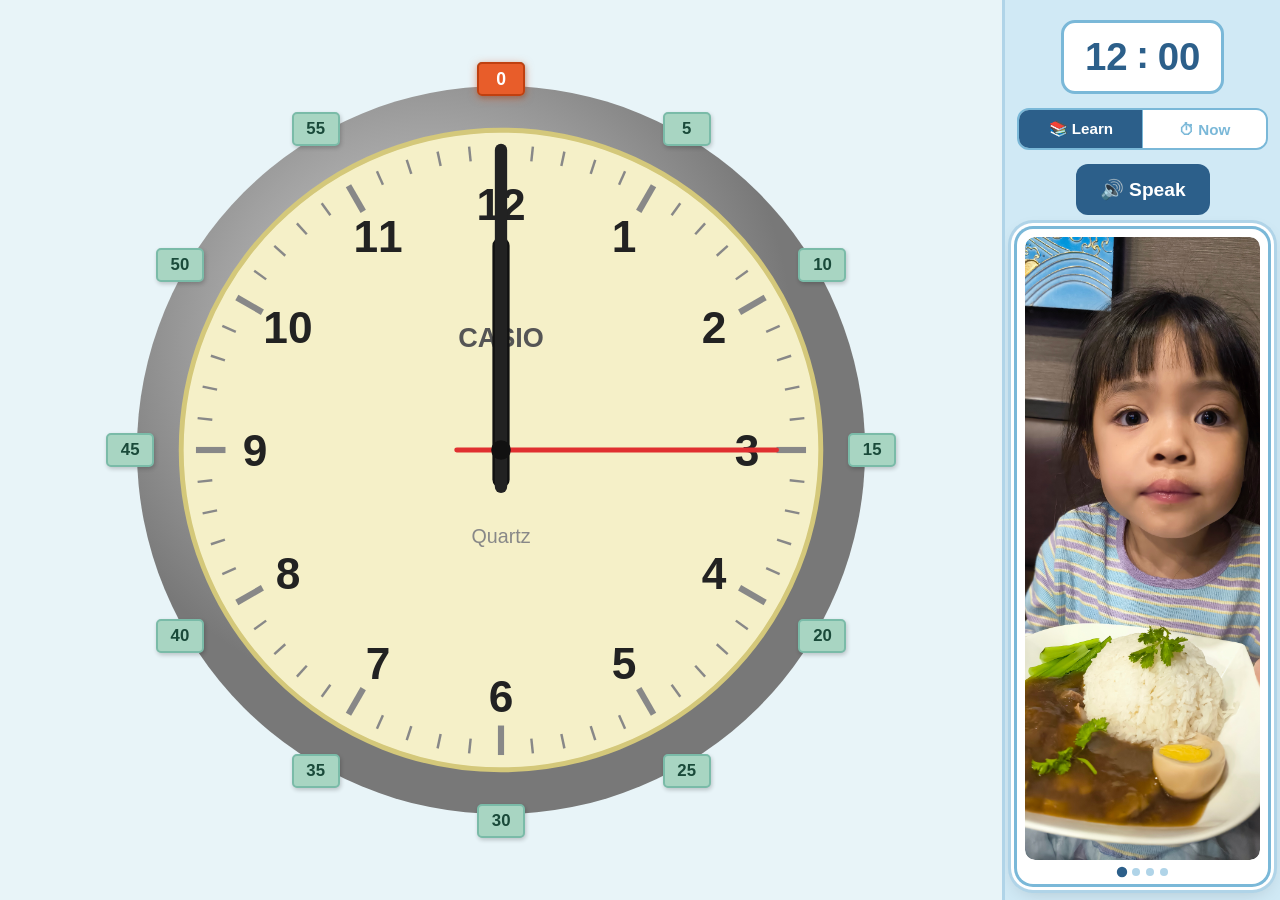
==== clock.html @ 6c6da979 "up" ====
<!DOCTYPE html>
<html lang="vi">
<head>
  <meta charset="UTF-8" />
  <meta name="viewport" content="width=device-width, initial-scale=1.0, maximum-scale=1.0" />
  <title>Tập xem giờ đồng hồ</title>
  <style>
    * { box-sizing: border-box; margin: 0; padding: 0; }

    body {
      height: 100vh;
      display: flex;
      background: #e8f4f8;
      font-family: 'Segoe UI', sans-serif;
      overflow: hidden;
    }

    /* ── Left: clock area ── */
    .left {
      flex: 4;
      display: flex;
      align-items: center;
      justify-content: center;
    }

    .clock-wrapper {
      position: relative;
      /* size computed in JS to fit the container */
      width: var(--cw, 520px);
      height: var(--cw, 520px);
    }

    .minute-label {
      position: absolute;
      width: 48px;
      height: 34px;
      background: #a8d5c2;
      border: 2px solid #7abba8;
      border-radius: 5px;
      display: flex;
      align-items: center;
      justify-content: center;
      font-size: 1.05rem;
      font-weight: bold;
      color: #1a4a3a;
      transform: translate(-50%, -50%);
      box-shadow: 1px 2px 4px rgba(0,0,0,0.2);
      user-select: none;
    }

    .current-minute-label {
      position: absolute;
      min-width: 48px;
      height: 34px;
      padding: 0 8px;
      background: #e85d2a;
      border: 2px solid #c04010;
      border-radius: 5px;
      display: flex;
      align-items: center;
      justify-content: center;
      font-size: 1.1rem;
      font-weight: bold;
      color: white;
      transform: translate(-50%, -50%);
      box-shadow: 0 2px 8px rgba(232,93,42,0.5);
      user-select: none;
      pointer-events: none;
      transition: left 0.05s, top 0.05s;
      z-index: 2;
    }

    svg#clock {
      width: 100%;
      height: 100%;
      cursor: default;
    }

    .hand-minute { cursor: grab; }
    .hand-minute:active { cursor: grabbing; }

    /* ── Right: input panel ── */
    .right {
      flex: 1;
      display: flex;
      flex-direction: column;
      align-items: center;
      justify-content: flex-start;
      gap: 14px;
      background: #d0e9f5;
      border-left: 3px solid #b0d4e8;
      padding: 20px 12px 16px;
      overflow: hidden;
    }

    .right label {
      font-size: 1.1rem;
      color: #2c5f8a;
      font-weight: 700;
      text-align: center;
    }

    .time-box {
      display: inline-flex;
      align-items: center;
      gap: 4px;
      background: white;
      border: 3px solid #7ab8d8;
      border-radius: 14px;
      padding: 12px 16px;
    }

    .time-box:focus-within {
      border-color: #2c5f8a;
      box-shadow: 0 0 0 3px rgba(44,95,138,0.2);
    }

    .time-box input[type="number"] {
      font-size: 2.4rem;
      font-weight: bold;
      color: #2c5f8a;
      text-align: center;
      width: 52px;
      border: none;
      outline: none;
      background: transparent;
      -moz-appearance: textfield;
    }

    .time-box input[type="number"]::-webkit-inner-spin-button,
    .time-box input[type="number"]::-webkit-outer-spin-button {
      -webkit-appearance: none;
    }

    .time-sep {
      font-size: 2.4rem;
      font-weight: bold;
      color: #2c5f8a;
      line-height: 1;
      margin-bottom: 4px;
    }

    .mode-toggle {
      display: flex;
      border: 2px solid #7ab8d8;
      border-radius: 12px;
      overflow: hidden;
      width: 100%;
    }

    .mode-toggle button {
      flex: 1;
      padding: 10px 0;
      font-size: 0.95rem;
      font-weight: 700;
      border: none;
      cursor: pointer;
      transition: background 0.15s, color 0.15s;
      background: white;
      color: #7ab8d8;
    }

    .mode-toggle button.active {
      background: #2c5f8a;
      color: white;
    }

    .mode-toggle button:first-child {
      border-right: 1px solid #7ab8d8;
    }

    .btn-speak {
      display: flex;
      align-items: center;
      gap: 8px;
      padding: 14px 24px;
      font-size: 1.2rem;
      font-weight: 700;
      color: white;
      background: #2c5f8a;
      border: none;
      border-radius: 12px;
      cursor: pointer;
      transition: background 0.15s, transform 0.1s;
      white-space: nowrap;
    }

    .btn-speak:hover  { background: #1e4a6e; }
    .btn-speak:active { transform: scale(0.96); }

    .btn-speak.speaking {
      background: #e05c2a;
      animation: pulse 0.8s infinite alternate;
    }

    @keyframes pulse {
      from { box-shadow: 0 0 0 0 rgba(224,92,42,0.5); }
      to   { box-shadow: 0 0 0 8px rgba(224,92,42,0); }
    }

    .voice-label {
      font-size: 0.72rem;
      color: #5a7a8a;
      text-align: center;
      min-height: 1em;
      word-break: break-all;
    }

    /* ── Portrait overlay ── */
    .portrait-overlay {
      display: none;
      position: fixed;
      inset: 0;
      background: #2c5f8a;
      z-index: 999;
      flex-direction: column;
      align-items: center;
      justify-content: center;
      gap: 20px;
      color: white;
      font-size: 1.2rem;
      font-weight: 600;
      text-align: center;
      padding: 32px;
    }

    .portrait-overlay .rotate-icon {
      font-size: 4rem;
      animation: rotateHint 1.5s ease-in-out infinite;
    }

    @keyframes rotateHint {
      0%   { transform: rotate(0deg); }
      50%  { transform: rotate(90deg); }
      100% { transform: rotate(90deg); }
    }

    /* ── Hide slideshow on all mobile ── */
    @media (max-width: 900px) {
      .deco-frame { display: none; }
    }

    /* ── Mobile landscape tweaks ── */
    @media (max-width: 900px) and (orientation: landscape) {

      .right {
        gap: 8px;
        padding: 12px 8px 8px;
      }

      .right label { font-size: 0.9rem; }

      .time-box input[type="number"] { font-size: 1.8rem; width: 42px; }
      .time-sep { font-size: 1.8rem; }

      .mode-toggle button { padding: 7px 0; font-size: 0.82rem; }
      .btn-speak { padding: 10px 16px; font-size: 1rem; }
    }

    /* ── Show overlay in portrait on mobile ── */
    @media (max-width: 900px) and (orientation: portrait) {
      .portrait-overlay { display: flex; }
    }

    .deco-frame {
      width: 100%;
      flex: 1;
      min-height: 0;
      padding: 8px;
      background: white;
      border-radius: 16px;
      box-shadow:
        0 0 0 3px #7ab8d8,
        0 0 0 6px white,
        0 0 0 9px #b0d4e8,
        0 6px 20px rgba(0,0,0,0.2);
      display: flex;
      flex-direction: column;
      overflow: hidden;
    }

    .slide-track {
      position: relative;
      flex: 1;
      min-height: 0;
      border-radius: 10px;
      overflow: hidden;
    }

    .slide-track img {
      position: absolute;
      inset: 0;
      width: 100%;
      height: 100%;
      object-fit: cover;
      border-radius: 10px;
      opacity: 0;
      transition: opacity 0.9s ease-in-out;
    }

    .slide-track img.active {
      opacity: 1;
    }

    .deco-dots {
      display: flex;
      justify-content: center;
      gap: 6px;
      padding-top: 8px;
      flex-shrink: 0;
    }

    .deco-dots span {
      width: 8px;
      height: 8px;
      border-radius: 50%;
      background: #b0d4e8;
      transition: background 0.3s, transform 0.3s;
      cursor: pointer;
    }

    .deco-dots span.active {
      background: #2c5f8a;
      transform: scale(1.3);
    }
  </style>
</head>
<body>

  <!-- Portrait warning -->
  <div class="portrait-overlay">
    <div class="rotate-icon">📱</div>
    <div>Xoay ngang màn hình để sử dụng</div>
  </div>

  <!-- Left: clock -->
  <div class="left">
    <div class="clock-wrapper" id="clockWrapper">
      <div class="current-minute-label" id="currentMinLabel">0</div>
      <svg id="clock" viewBox="0 0 300 300" xmlns="http://www.w3.org/2000/svg">
        <defs>
          <radialGradient id="metalGrad" cx="40%" cy="35%">
            <stop offset="0%"   stop-color="#d8d8d8" />
            <stop offset="60%"  stop-color="#a0a0a0" />
            <stop offset="100%" stop-color="#787878" />
          </radialGradient>
        </defs>

        <!-- Outer metallic ring -->
        <circle cx="150" cy="150" r="148" fill="url(#metalGrad)" />
        <!-- Clock face -->
        <circle cx="150" cy="150" r="130" fill="#f5f0c8" />
        <!-- Inner ring -->
        <circle cx="150" cy="150" r="130" fill="none" stroke="#d4c87a" stroke-width="2" />

        <!-- Tick marks -->
        <g id="ticks"></g>
        <!-- Hour numbers -->
        <g id="hourNums"></g>

        <!-- Brand -->
        <text x="150" y="108" text-anchor="middle" font-size="11" fill="#555" font-family="Arial" font-weight="bold">CASIO</text>
        <text x="150" y="188" text-anchor="middle" font-size="8"  fill="#888" font-family="Arial">Quartz</text>

        <!-- Hour hand -->
        <line id="handHour"   x1="150" y1="150" x2="150" y2="90"
          stroke="#111" stroke-width="7" stroke-linecap="round" />

        <!-- Minute hand -->
        <line id="handMinute" x1="150" y1="165" x2="150" y2="60"
          stroke="#222" stroke-width="5" stroke-linecap="round" class="hand-minute" />

        <!-- Second hand -->
        <line id="handSecond" x1="150" y1="165" x2="150" y2="38"
          stroke="#e03030" stroke-width="2" stroke-linecap="round" />
        <circle cx="150" cy="150" r="3" fill="#e03030" />

        <!-- Center dot -->
        <circle cx="150" cy="150" r="4" fill="#111" />
      </svg>
    </div>
  </div>

  <!-- Right: time display -->
  <div class="right">

    <div class="time-box">
      <input type="number" id="inputH" min="1" max="12" value="12" />
      <span class="time-sep">:</span>
      <input type="number" id="inputM" min="0" max="59" value="00" />
    </div>
    <div class="mode-toggle">
      <button id="btnLearn" class="active">📚 Learn</button>
      <button id="btnNow">⏱ Now</button>
    </div>
    <button class="btn-speak" id="btnSpeak">🔊 Speak</button>
    <div id="voiceLabel" class="voice-label" style="display:none"></div>

    <!-- Slideshow (built by JS) -->
    <div class="deco-frame">
      <div class="slide-track" id="slideTrack"></div>
      <div class="deco-dots" id="slideDots"></div>
    </div>
  </div>

<script>
  // Fix height on mobile browsers (accounts for address bar + nav bar)
  function fixHeight() {
    document.body.style.height = window.innerHeight + 'px';
  }
  fixHeight();
  window.addEventListener('resize', fixHeight);
  window.addEventListener('orientationchange', () => setTimeout(fixHeight, 300));

  const CX = 150, CY = 150;
  const MINUTE_R = 122;
  const HOUR_R   = 83;

  // ── Tick marks ───────────────────────────────────────────────
  const ticksG = document.getElementById('ticks');
  for (let i = 0; i < 60; i++) {
    const angle = (i * 6 - 90) * Math.PI / 180;
    const isHour = i % 5 === 0;
    const r1 = 124, r2 = isHour ? 112 : 118;
    const line = document.createElementNS('http://www.w3.org/2000/svg','line');
    line.setAttribute('x1', CX + r1 * Math.cos(angle));
    line.setAttribute('y1', CY + r1 * Math.sin(angle));
    line.setAttribute('x2', CX + r2 * Math.cos(angle));
    line.setAttribute('y2', CY + r2 * Math.sin(angle));
    line.setAttribute('stroke', '#888');
    line.setAttribute('stroke-width', isHour ? 2.5 : 1);
    ticksG.appendChild(line);
  }

  // ── Hour numbers ─────────────────────────────────────────────
  const numsG = document.getElementById('hourNums');
  for (let h = 1; h <= 12; h++) {
    const angle = (h * 30 - 90) * Math.PI / 180;
    const r = 100;
    const txt = document.createElementNS('http://www.w3.org/2000/svg','text');
    txt.setAttribute('x', CX + r * Math.cos(angle));
    txt.setAttribute('y', CY + r * Math.sin(angle));
    txt.setAttribute('text-anchor', 'middle');
    txt.setAttribute('dominant-baseline', 'central');
    txt.setAttribute('font-size', '18');
    txt.setAttribute('font-family', 'Arial');
    txt.setAttribute('font-weight', 'bold');
    txt.setAttribute('fill', '#222');
    txt.textContent = h;
    numsG.appendChild(txt);
  }

  // ── Size clock wrapper to fit left panel ─────────────────────
  let currentWS = 520;

  function resizeClock() {
    const left = document.querySelector('.left');
    currentWS = Math.min(left.clientWidth, left.clientHeight) * 0.82;
    document.getElementById('clockWrapper').style.setProperty('--cw', currentWS + 'px');
    buildMinuteLabels(currentWS);
  }

  // ── Minute labels ────────────────────────────────────────────
  function buildMinuteLabels(WS) {
    document.querySelectorAll('.minute-label').forEach(el => el.remove());
    const wrapper = document.getElementById('clockWrapper');
    const labelRadius = WS / 2 + 2;
    for (let m = 0; m < 60; m += 5) {
      const angle = (m * 6 - 90) * Math.PI / 180;
      const div = document.createElement('div');
      div.className = 'minute-label';
      div.style.left = (WS / 2 + labelRadius * Math.cos(angle)) + 'px';
      div.style.top  = (WS / 2 + labelRadius * Math.sin(angle)) + 'px';
      div.textContent = m;
      wrapper.appendChild(div);
    }
  }

  resizeClock();
  window.addEventListener('resize', resizeClock);

  // ── Hand state ───────────────────────────────────────────────
  let minuteAngle  = -90; // -90 = 12 o'clock
  let cumulativeDeg = 0;
  let lastAngle    = -90;
  let isDragging   = false;

  const handHour       = document.getElementById('handHour');
  const handMinute     = document.getElementById('handMinute');
  const handSecond     = document.getElementById('handSecond');
  const inputH         = document.getElementById('inputH');
  const inputM         = document.getElementById('inputM');
  const svgEl          = document.getElementById('clock');
  const currentMinLabel = document.getElementById('currentMinLabel');

  const SECOND_R = 112;

  function setSecondHand(sec) {
    const rad = (sec * 6 - 90) * Math.PI / 180;
    handSecond.setAttribute('x1', CX - 18 * Math.cos(rad));
    handSecond.setAttribute('y1', CY - 18 * Math.sin(rad));
    handSecond.setAttribute('x2', CX + SECOND_R * Math.cos(rad));
    handSecond.setAttribute('y2', CY + SECOND_R * Math.sin(rad));
  }

  // Tick second hand every second
  let learnSecondInterval = null;

  function startLearnSeconds() {
    setSecondHand(new Date().getSeconds());
    clearInterval(learnSecondInterval);
    learnSecondInterval = setInterval(() => setSecondHand(new Date().getSeconds()), 1000);
  }

  function stopLearnSeconds() {
    clearInterval(learnSecondInterval);
  }

  function setHands(minDeg) {
    const minRad = minDeg * Math.PI / 180;
    // Minute hand
    handMinute.setAttribute('x1', CX - 15 * Math.cos(minRad));
    handMinute.setAttribute('y1', CY - 15 * Math.sin(minRad));
    handMinute.setAttribute('x2', CX + MINUTE_R * Math.cos(minRad));
    handMinute.setAttribute('y2', CY + MINUTE_R * Math.sin(minRad));
    // Hour hand
    const hRad = ((minDeg + 90) / 12 - 90) * Math.PI / 180;
    handHour.setAttribute('x1', CX - 12 * Math.cos(hRad));
    handHour.setAttribute('y1', CY - 12 * Math.sin(hRad));
    handHour.setAttribute('x2', CX + HOUR_R * Math.cos(hRad));
    handHour.setAttribute('y2', CY + HOUR_R * Math.sin(hRad));

    // Update number inputs
    const totalMinutes = Math.round(((cumulativeDeg % 43200) + 43200) % 43200 / 6);
    const displayH = Math.floor(totalMinutes / 60) % 12;
    const displayM = totalMinutes % 60;
    inputH.value = displayH === 0 ? 12 : displayH;
    inputM.value = String(displayM).padStart(2, '0');

    // Update current minute label position
    const labelR = currentWS / 2 + 2;
    const lx = currentWS / 2 + labelR * Math.cos(minRad);
    const ly = currentWS / 2 + labelR * Math.sin(minRad);
    currentMinLabel.style.left = lx + 'px';
    currentMinLabel.style.top  = ly + 'px';
    currentMinLabel.textContent = displayM;
  }

  function getSVGAngle(evt) {
    const rect = svgEl.getBoundingClientRect();
    const clientX = evt.touches ? evt.touches[0].clientX : evt.clientX;
    const clientY = evt.touches ? evt.touches[0].clientY : evt.clientY;
    const x = (clientX - rect.left) * (300 / rect.width)  - CX;
    const y = (clientY - rect.top)  * (300 / rect.height) - CY;
    return Math.atan2(y, x) * 180 / Math.PI;
  }

  function pointToSegmentDist(px, py, ax, ay, bx, by) {
    const dx = bx - ax, dy = by - ay;
    const t = Math.max(0, Math.min(1, ((px-ax)*dx + (py-ay)*dy) / (dx*dx + dy*dy)));
    return Math.hypot(px - (ax + t*dx), py - (ay + t*dy));
  }

  function onStart(evt) {
    if (mode === 'now') return; // disable drag in Now mode
    const rect = svgEl.getBoundingClientRect();
    const clientX = evt.touches ? evt.touches[0].clientX : evt.clientX;
    const clientY = evt.touches ? evt.touches[0].clientY : evt.clientY;
    const svgX = (clientX - rect.left) * (300 / rect.width);
    const svgY = (clientY - rect.top)  * (300 / rect.height);

    const minRad = minuteAngle * Math.PI / 180;
    const tipX = CX + MINUTE_R * Math.cos(minRad);
    const tipY = CY + MINUTE_R * Math.sin(minRad);
    const handDist = pointToSegmentDist(svgX, svgY,
      CX - 15*Math.cos(minRad), CY - 15*Math.sin(minRad), tipX, tipY);

    if (handDist < 20 || Math.hypot(svgX - tipX, svgY - tipY) < 32) {
      isDragging = true;
      lastAngle = getSVGAngle(evt);
      evt.preventDefault();
    }
  }

  function onMove(evt) {
    if (!isDragging) return;
    evt.preventDefault();
    const angle = getSVGAngle(evt);
    let delta = angle - lastAngle;
    if (delta >  180) delta -= 360;
    if (delta < -180) delta += 360;
    cumulativeDeg += delta;
    minuteAngle   += delta;
    lastAngle = angle;
    setHands(minuteAngle);
    saveTime();
  }

  function onEnd() { isDragging = false; }

  svgEl.addEventListener('mousedown',  onStart);
  window.addEventListener('mousemove', onMove);
  window.addEventListener('mouseup',   onEnd);
  svgEl.addEventListener('touchstart', onStart, { passive: false });
  window.addEventListener('touchmove',  onMove,  { passive: false });
  window.addEventListener('touchend',   onEnd);

  // ── Sync number inputs → clock ──────────────────────────────
  function syncFromInputs() {
    const h = Math.min(12, Math.max(1, parseInt(inputH.value) || 12));
    const m = Math.min(59, Math.max(0, parseInt(inputM.value) || 0));
    inputH.value = h;
    inputM.value = String(m).padStart(2, '0');
    const totalMin = (h % 12) * 60 + m;
    cumulativeDeg = totalMin * 6;
    minuteAngle   = totalMin * 6 - 90;
    setHands(minuteAngle);
    saveTime();
  }

  inputH.addEventListener('change', syncFromInputs);
  inputM.addEventListener('change', syncFromInputs);

  function saveTime() {
    localStorage.setItem('clock_time', JSON.stringify({ h: inputH.value, m: inputM.value }));
  }

  function loadTime() {
    const saved = localStorage.getItem('clock_time');
    if (!saved) return;
    const { h, m } = JSON.parse(saved);
    inputH.value = h;
    inputM.value = m;
    const totalMin = (parseInt(h) % 12) * 60 + parseInt(m);
    cumulativeDeg = totalMin * 6;
    minuteAngle   = totalMin * 6 - 90;
  }

  // Initial render
  loadTime();
  setHands(minuteAngle);
  startLearnSeconds();

  // ── Mode: Learn / Now ───────────────────────────────────────
  let mode = 'learn';
  let nowInterval = null;

  const btnLearn = document.getElementById('btnLearn');
  const btnNow   = document.getElementById('btnNow');

  function applyNow() {
    const now = new Date();
    const h = now.getHours() % 12 || 12;
    const m = now.getMinutes();
    const s = now.getSeconds();
    inputH.value = h;
    inputM.value = String(m).padStart(2, '0');
    const totalMin = (h % 12) * 60 + m;
    cumulativeDeg = totalMin * 6;
    minuteAngle   = totalMin * 6 - 90;
    setHands(minuteAngle);
    setSecondHand(s);
    saveTime();
  }

  function setMode(m) {
    mode = m;
    btnLearn.classList.toggle('active', m === 'learn');
    btnNow.classList.toggle('active',   m === 'now');
    handMinute.style.cursor = m === 'now' ? 'default' : 'grab';

    clearInterval(nowInterval);
    if (m === 'now') {
      applyNow();
      nowInterval = setInterval(applyNow, 1000);
    } else {
      stopLearnSeconds();
    }
  }

  btnLearn.addEventListener('click', () => setMode('learn'));
  btnNow.addEventListener('click',   () => setMode('now'));

  // ── Speak time in Japanese ───────────────────────────────────
  const btnSpeak   = document.getElementById('btnSpeak');
  const voiceLabel = document.getElementById('voiceLabel');

  let jaVoices   = [];
  let lastGender = 'male';

  function loadJaVoices() {
    jaVoices = window.speechSynthesis.getVoices()
      .filter(v => v.lang.startsWith('ja'));
    updateVoiceLabel();
  }

  function updateVoiceLabel() {
    if (jaVoices.length >= 2) {
      voiceLabel.textContent = `♀ ${jaVoices[0].name}  |  ♂ ${jaVoices[1].name}`;
    } else if (jaVoices.length === 1) {
      voiceLabel.textContent = `${jaVoices[0].name}  (pitch ♀/♂)`;
    } else {
      voiceLabel.textContent = 'ja-JP default  (pitch ♀/♂)';
    }
  }

  loadJaVoices();
  window.speechSynthesis.onvoiceschanged = loadJaVoices;

  btnSpeak.addEventListener('click', () => {
    const h = parseInt(inputH.value);
    const m = parseInt(inputM.value);
    const text = m === 0 ? `${h}時ちょうど` : `${h}時${m}分`;

    lastGender = lastGender === 'female' ? 'male' : 'female';
    const isMale = lastGender === 'male';

    // Pick voice: if 2+ voices, alternate between them; if 1, use pitch trick
    let voice = null;
    if (jaVoices.length >= 2) {
      voice = isMale ? jaVoices[1] : jaVoices[0];
    } else if (jaVoices.length === 1) {
      voice = jaVoices[0];
    }

    window.speechSynthesis.cancel();
    const utterance = new SpeechSynthesisUtterance(text);
    utterance.lang   = 'ja-JP';
    utterance.rate   = 0.75;
    utterance.volume = 1;
    utterance.pitch  = isMale ? 0.6 : 1.0;
    if (voice) utterance.voice = voice;

    utterance.onstart = () => {
      btnSpeak.classList.add('speaking');
      voiceLabel.textContent = (isMale ? '♂ ' : '♀ ') + (voice ? voice.name : 'ja-JP default');
    };
    utterance.onend   = () => { btnSpeak.classList.remove('speaking'); updateVoiceLabel(); };
    utterance.onerror = () => { btnSpeak.classList.remove('speaking'); };

    window.speechSynthesis.speak(utterance);
  });

  // ── Slideshow ────────────────────────────────────────────────
  const slideTrack = document.getElementById('slideTrack');
  const slideDots  = document.getElementById('slideDots');
  const SLIDES_DIR = 'assets/images/slides/';
  let slides = [], dots = [], current = 0, slideTimer = null;

  function goToSlide(idx) {
    slides[current].classList.remove('active');
    dots[current].classList.remove('active');
    current = (idx + slides.length) % slides.length;
    slides[current].classList.add('active');
    dots[current].classList.add('active');
  }

  function buildSlideshow(files) {
    slideTrack.innerHTML = '';
    slideDots.innerHTML  = '';

    files.forEach((file, i) => {
      const img = document.createElement('img');
      img.src = SLIDES_DIR + file;
      img.alt = file;
      if (i === 0) img.classList.add('active');
      slideTrack.appendChild(img);

      const dot = document.createElement('span');
      if (i === 0) dot.classList.add('active');
      dot.addEventListener('click', () => { clearInterval(slideTimer); goToSlide(i); startSlideTimer(); });
      slideDots.appendChild(dot);
    });

    slides  = slideTrack.querySelectorAll('img');
    dots    = slideDots.querySelectorAll('span');
    current = 0;
    startSlideTimer();
  }

  function startSlideTimer() {
    clearInterval(slideTimer);
    slideTimer = setInterval(() => goToSlide(current + 1), 3000);
  }

  fetch(SLIDES_DIR + 'manifest.json')
    .then(r => r.json())
    .then(files => buildSlideshow(files))
    .catch(() => {
      // fallback: probe images kim1…kim20 until 404
      const tries = [], base = SLIDES_DIR;
      let loaded = [];
      let pending = 0;
      for (let i = 1; i <= 20; i++) {
        const name = `kim${i}.jpg`;
        pending++;
        const img = new Image();
        img.onload  = () => { tries.push({ i, name }); if (--pending === 0) finish(); };
        img.onerror = () => {                           if (--pending === 0) finish(); };
        img.src = base + name;
      }
      function finish() {
        tries.sort((a, b) => a.i - b.i);
        if (tries.length) buildSlideshow(tries.map(t => t.name));
      }
    });
</script>
</body>
</html>
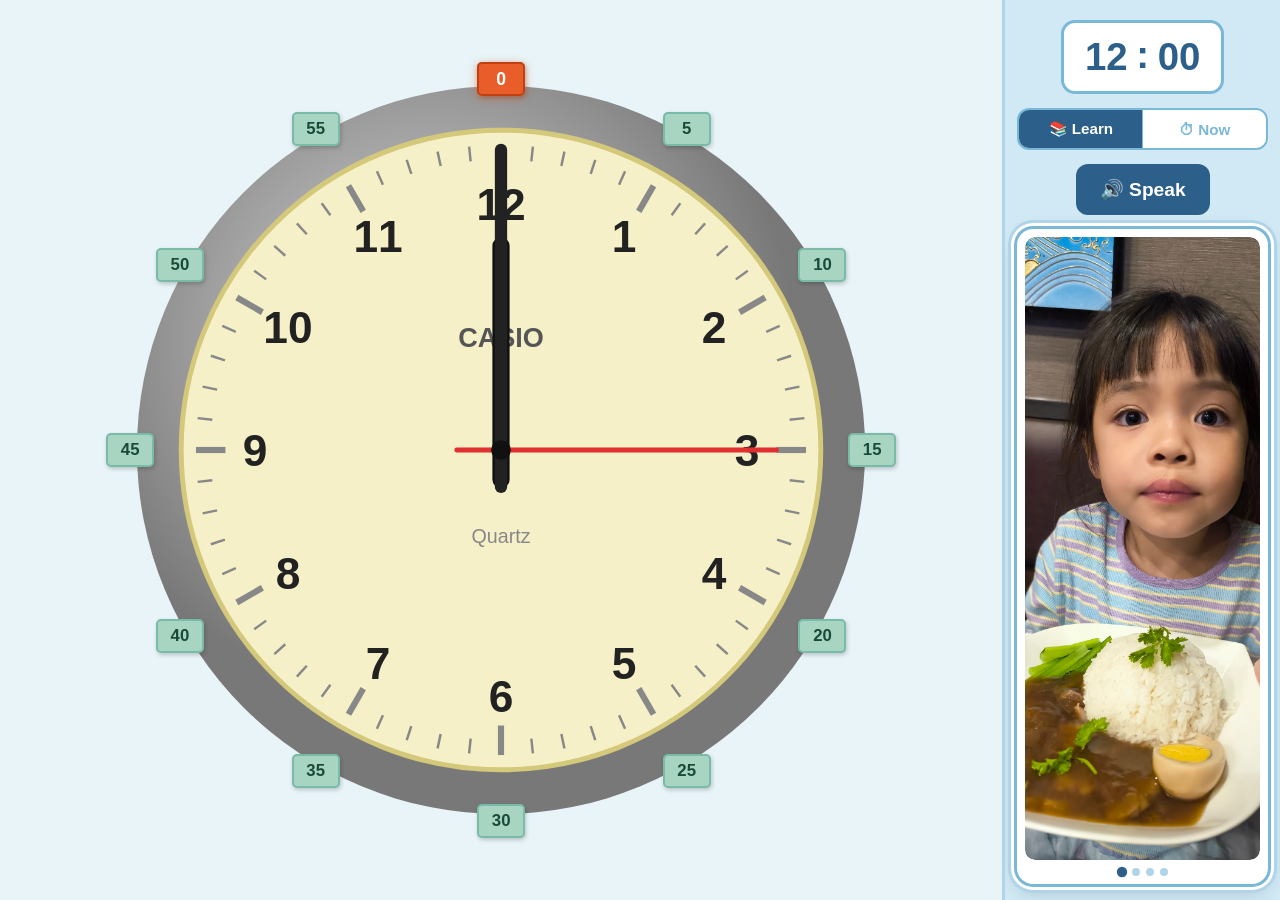
==== commit 3a5b0a81: "up" ====
--- a/clock.html
+++ b/clock.html
@@ -236,12 +236,12 @@
     }
 
     /* ── Hide slideshow on all mobile ── */
-    @media (max-width: 900px) {
+    @media (max-width: 1280px) and (pointer: coarse) {
       .deco-frame { display: none; }
     }
 
     /* ── Mobile landscape tweaks ── */
-    @media (max-width: 900px) and (orientation: landscape) {
+    @media (max-width: 1280px) and (orientation: landscape) and (pointer: coarse) {
 
       .right {
         gap: 8px;
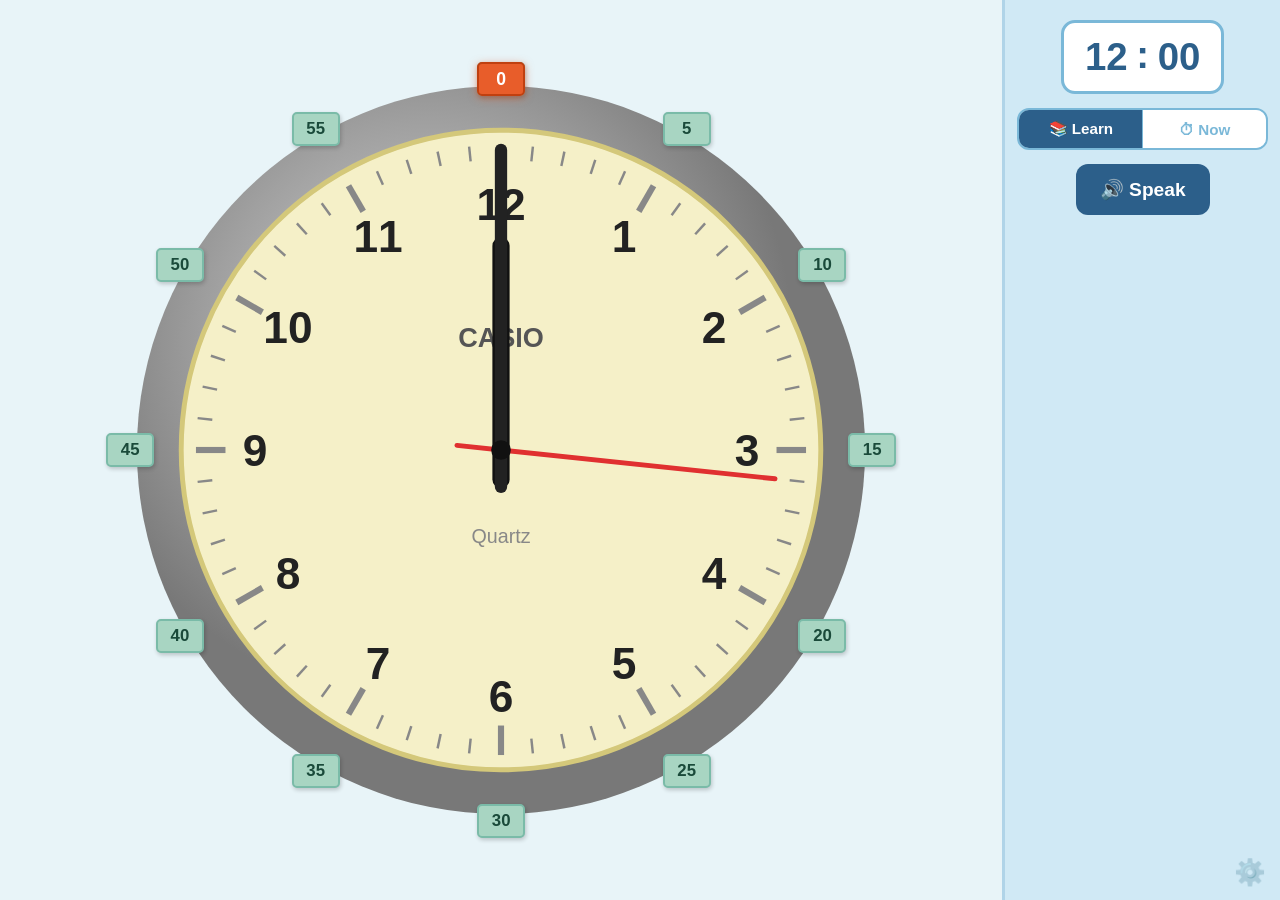
==== commit 076e0f0d: "up" ====
--- a/clock.html
+++ b/clock.html
@@ -1,809 +1,980 @@
 <!DOCTYPE html>
 <html lang="vi">
-<head>
-  <meta charset="UTF-8" />
-  <meta name="viewport" content="width=device-width, initial-scale=1.0, maximum-scale=1.0" />
-  <title>Tập xem giờ đồng hồ</title>
-  <style>
-    * { box-sizing: border-box; margin: 0; padding: 0; }
-
-    body {
-      height: 100vh;
-      display: flex;
-      background: #e8f4f8;
-      font-family: 'Segoe UI', sans-serif;
-      overflow: hidden;
-    }
-
-    /* ── Left: clock area ── */
-    .left {
-      flex: 4;
-      display: flex;
-      align-items: center;
-      justify-content: center;
-    }
-
-    .clock-wrapper {
-      position: relative;
-      /* size computed in JS to fit the container */
-      width: var(--cw, 520px);
-      height: var(--cw, 520px);
-    }
-
-    .minute-label {
-      position: absolute;
-      width: 48px;
-      height: 34px;
-      background: #a8d5c2;
-      border: 2px solid #7abba8;
-      border-radius: 5px;
-      display: flex;
-      align-items: center;
-      justify-content: center;
-      font-size: 1.05rem;
-      font-weight: bold;
-      color: #1a4a3a;
-      transform: translate(-50%, -50%);
-      box-shadow: 1px 2px 4px rgba(0,0,0,0.2);
-      user-select: none;
-    }
-
-    .current-minute-label {
-      position: absolute;
-      min-width: 48px;
-      height: 34px;
-      padding: 0 8px;
-      background: #e85d2a;
-      border: 2px solid #c04010;
-      border-radius: 5px;
-      display: flex;
-      align-items: center;
-      justify-content: center;
-      font-size: 1.1rem;
-      font-weight: bold;
-      color: white;
-      transform: translate(-50%, -50%);
-      box-shadow: 0 2px 8px rgba(232,93,42,0.5);
-      user-select: none;
-      pointer-events: none;
-      transition: left 0.05s, top 0.05s;
-      z-index: 2;
-    }
-
-    svg#clock {
-      width: 100%;
-      height: 100%;
-      cursor: default;
-    }
-
-    .hand-minute { cursor: grab; }
-    .hand-minute:active { cursor: grabbing; }
-
-    /* ── Right: input panel ── */
-    .right {
-      flex: 1;
-      display: flex;
-      flex-direction: column;
-      align-items: center;
-      justify-content: flex-start;
-      gap: 14px;
-      background: #d0e9f5;
-      border-left: 3px solid #b0d4e8;
-      padding: 20px 12px 16px;
-      overflow: hidden;
-    }
-
-    .right label {
-      font-size: 1.1rem;
-      color: #2c5f8a;
-      font-weight: 700;
-      text-align: center;
-    }
-
-    .time-box {
-      display: inline-flex;
-      align-items: center;
-      gap: 4px;
-      background: white;
-      border: 3px solid #7ab8d8;
-      border-radius: 14px;
-      padding: 12px 16px;
-    }
-
-    .time-box:focus-within {
-      border-color: #2c5f8a;
-      box-shadow: 0 0 0 3px rgba(44,95,138,0.2);
-    }
-
-    .time-box input[type="number"] {
-      font-size: 2.4rem;
-      font-weight: bold;
-      color: #2c5f8a;
-      text-align: center;
-      width: 52px;
-      border: none;
-      outline: none;
-      background: transparent;
-      -moz-appearance: textfield;
-    }
-
-    .time-box input[type="number"]::-webkit-inner-spin-button,
-    .time-box input[type="number"]::-webkit-outer-spin-button {
-      -webkit-appearance: none;
-    }
-
-    .time-sep {
-      font-size: 2.4rem;
-      font-weight: bold;
-      color: #2c5f8a;
-      line-height: 1;
-      margin-bottom: 4px;
-    }
-
-    .mode-toggle {
-      display: flex;
-      border: 2px solid #7ab8d8;
-      border-radius: 12px;
-      overflow: hidden;
-      width: 100%;
-    }
-
-    .mode-toggle button {
-      flex: 1;
-      padding: 10px 0;
-      font-size: 0.95rem;
-      font-weight: 700;
-      border: none;
-      cursor: pointer;
-      transition: background 0.15s, color 0.15s;
-      background: white;
-      color: #7ab8d8;
-    }
-
-    .mode-toggle button.active {
-      background: #2c5f8a;
-      color: white;
-    }
-
-    .mode-toggle button:first-child {
-      border-right: 1px solid #7ab8d8;
-    }
-
-    .btn-speak {
-      display: flex;
-      align-items: center;
-      gap: 8px;
-      padding: 14px 24px;
-      font-size: 1.2rem;
-      font-weight: 700;
-      color: white;
-      background: #2c5f8a;
-      border: none;
-      border-radius: 12px;
-      cursor: pointer;
-      transition: background 0.15s, transform 0.1s;
-      white-space: nowrap;
-    }
-
-    .btn-speak:hover  { background: #1e4a6e; }
-    .btn-speak:active { transform: scale(0.96); }
-
-    .btn-speak.speaking {
-      background: #e05c2a;
-      animation: pulse 0.8s infinite alternate;
-    }
-
-    @keyframes pulse {
-      from { box-shadow: 0 0 0 0 rgba(224,92,42,0.5); }
-      to   { box-shadow: 0 0 0 8px rgba(224,92,42,0); }
-    }
-
-    .voice-label {
-      font-size: 0.72rem;
-      color: #5a7a8a;
-      text-align: center;
-      min-height: 1em;
-      word-break: break-all;
-    }
-
-    /* ── Portrait overlay ── */
-    .portrait-overlay {
-      display: none;
-      position: fixed;
-      inset: 0;
-      background: #2c5f8a;
-      z-index: 999;
-      flex-direction: column;
-      align-items: center;
-      justify-content: center;
-      gap: 20px;
-      color: white;
-      font-size: 1.2rem;
-      font-weight: 600;
-      text-align: center;
-      padding: 32px;
-    }
-
-    .portrait-overlay .rotate-icon {
-      font-size: 4rem;
-      animation: rotateHint 1.5s ease-in-out infinite;
-    }
-
-    @keyframes rotateHint {
-      0%   { transform: rotate(0deg); }
-      50%  { transform: rotate(90deg); }
-      100% { transform: rotate(90deg); }
-    }
-
-    /* ── Hide slideshow on all mobile ── */
-    @media (max-width: 1280px) and (pointer: coarse) {
-      .deco-frame { display: none; }
-    }
-
-    /* ── Mobile landscape tweaks ── */
-    @media (max-width: 1280px) and (orientation: landscape) and (pointer: coarse) {
-
+  <head>
+    <meta charset="UTF-8" />
+    <meta
+      name="viewport"
+      content="width=device-width, initial-scale=1.0, maximum-scale=1.0"
+    />
+    <title>Tập xem giờ đồng hồ</title>
+    <style>
+      * {
+        box-sizing: border-box;
+        margin: 0;
+        padding: 0;
+      }
+
+      body {
+        height: 100vh;
+        display: flex;
+        background: #e8f4f8;
+        font-family: "Segoe UI", sans-serif;
+        overflow: hidden;
+      }
+
+      /* ── Left: clock area ── */
+      .left {
+        flex: 4;
+        display: flex;
+        align-items: center;
+        justify-content: center;
+      }
+
+      .clock-wrapper {
+        position: relative;
+        /* size computed in JS to fit the container */
+        width: var(--cw, 520px);
+        height: var(--cw, 520px);
+      }
+
+      .minute-label {
+        position: absolute;
+        width: 48px;
+        height: 34px;
+        background: #a8d5c2;
+        border: 2px solid #7abba8;
+        border-radius: 5px;
+        display: flex;
+        align-items: center;
+        justify-content: center;
+        font-size: 1.05rem;
+        font-weight: bold;
+        color: #1a4a3a;
+        transform: translate(-50%, -50%);
+        box-shadow: 1px 2px 4px rgba(0, 0, 0, 0.2);
+        user-select: none;
+      }
+
+      .current-minute-label {
+        position: absolute;
+        min-width: 48px;
+        height: 34px;
+        padding: 0 8px;
+        background: #e85d2a;
+        border: 2px solid #c04010;
+        border-radius: 5px;
+        display: flex;
+        align-items: center;
+        justify-content: center;
+        font-size: 1.1rem;
+        font-weight: bold;
+        color: white;
+        transform: translate(-50%, -50%);
+        box-shadow: 0 2px 8px rgba(232, 93, 42, 0.5);
+        user-select: none;
+        pointer-events: none;
+        transition: left 0.05s, top 0.05s;
+        z-index: 2;
+      }
+
+      svg#clock {
+        width: 100%;
+        height: 100%;
+        cursor: default;
+      }
+
+      .hand-minute {
+        cursor: grab;
+      }
+      .hand-minute:active {
+        cursor: grabbing;
+      }
+
+      /* ── Right: input panel ── */
       .right {
+        flex: 1;
+        display: flex;
+        flex-direction: column;
+        align-items: center;
+        justify-content: flex-start;
+        gap: 14px;
+        background: #d0e9f5;
+        border-left: 3px solid #b0d4e8;
+        padding: 20px 12px 16px;
+        overflow: hidden;
+      }
+
+      .right label {
+        font-size: 1.1rem;
+        color: #2c5f8a;
+        font-weight: 700;
+        text-align: center;
+      }
+
+      .time-box {
+        display: inline-flex;
+        align-items: center;
+        gap: 4px;
+        background: white;
+        border: 3px solid #7ab8d8;
+        border-radius: 14px;
+        padding: 12px 16px;
+      }
+
+      .time-box:focus-within {
+        border-color: #2c5f8a;
+        box-shadow: 0 0 0 3px rgba(44, 95, 138, 0.2);
+      }
+
+      .time-box input[type="number"] {
+        font-size: 2.4rem;
+        font-weight: bold;
+        color: #2c5f8a;
+        text-align: center;
+        width: 52px;
+        border: none;
+        outline: none;
+        background: transparent;
+        -moz-appearance: textfield;
+      }
+
+      .time-box input[type="number"]::-webkit-inner-spin-button,
+      .time-box input[type="number"]::-webkit-outer-spin-button {
+        -webkit-appearance: none;
+      }
+
+      .time-sep {
+        font-size: 2.4rem;
+        font-weight: bold;
+        color: #2c5f8a;
+        line-height: 1;
+        margin-bottom: 4px;
+      }
+
+      .mode-toggle {
+        display: flex;
+        border: 2px solid #7ab8d8;
+        border-radius: 12px;
+        overflow: hidden;
+        width: 100%;
+      }
+
+      .mode-toggle button {
+        flex: 1;
+        padding: 10px 0;
+        font-size: 0.95rem;
+        font-weight: 700;
+        border: none;
+        cursor: pointer;
+        transition: background 0.15s, color 0.15s;
+        background: white;
+        color: #7ab8d8;
+      }
+
+      .mode-toggle button.active {
+        background: #2c5f8a;
+        color: white;
+      }
+
+      .mode-toggle button:first-child {
+        border-right: 1px solid #7ab8d8;
+      }
+
+      .btn-speak {
+        display: flex;
+        align-items: center;
         gap: 8px;
-        padding: 12px 8px 8px;
-      }
-
-      .right label { font-size: 0.9rem; }
-
-      .time-box input[type="number"] { font-size: 1.8rem; width: 42px; }
-      .time-sep { font-size: 1.8rem; }
-
-      .mode-toggle button { padding: 7px 0; font-size: 0.82rem; }
-      .btn-speak { padding: 10px 16px; font-size: 1rem; }
-    }
-
-    /* ── Show overlay in portrait on mobile ── */
-    @media (max-width: 900px) and (orientation: portrait) {
-      .portrait-overlay { display: flex; }
-    }
-
-    .deco-frame {
-      width: 100%;
-      flex: 1;
-      min-height: 0;
-      padding: 8px;
-      background: white;
-      border-radius: 16px;
-      box-shadow:
-        0 0 0 3px #7ab8d8,
-        0 0 0 6px white,
-        0 0 0 9px #b0d4e8,
-        0 6px 20px rgba(0,0,0,0.2);
-      display: flex;
-      flex-direction: column;
-      overflow: hidden;
-    }
-
-    .slide-track {
-      position: relative;
-      flex: 1;
-      min-height: 0;
-      border-radius: 10px;
-      overflow: hidden;
-    }
-
-    .slide-track img {
-      position: absolute;
-      inset: 0;
-      width: 100%;
-      height: 100%;
-      object-fit: cover;
-      border-radius: 10px;
-      opacity: 0;
-      transition: opacity 0.9s ease-in-out;
-    }
-
-    .slide-track img.active {
-      opacity: 1;
-    }
-
-    .deco-dots {
-      display: flex;
-      justify-content: center;
-      gap: 6px;
-      padding-top: 8px;
-      flex-shrink: 0;
-    }
-
-    .deco-dots span {
-      width: 8px;
-      height: 8px;
-      border-radius: 50%;
-      background: #b0d4e8;
-      transition: background 0.3s, transform 0.3s;
-      cursor: pointer;
-    }
-
-    .deco-dots span.active {
-      background: #2c5f8a;
-      transform: scale(1.3);
-    }
-  </style>
-</head>
-<body>
-
-  <!-- Portrait warning -->
-  <div class="portrait-overlay">
-    <div class="rotate-icon">📱</div>
-    <div>Xoay ngang màn hình để sử dụng</div>
-  </div>
-
-  <!-- Left: clock -->
-  <div class="left">
-    <div class="clock-wrapper" id="clockWrapper">
-      <div class="current-minute-label" id="currentMinLabel">0</div>
-      <svg id="clock" viewBox="0 0 300 300" xmlns="http://www.w3.org/2000/svg">
-        <defs>
-          <radialGradient id="metalGrad" cx="40%" cy="35%">
-            <stop offset="0%"   stop-color="#d8d8d8" />
-            <stop offset="60%"  stop-color="#a0a0a0" />
-            <stop offset="100%" stop-color="#787878" />
-          </radialGradient>
-        </defs>
-
-        <!-- Outer metallic ring -->
-        <circle cx="150" cy="150" r="148" fill="url(#metalGrad)" />
-        <!-- Clock face -->
-        <circle cx="150" cy="150" r="130" fill="#f5f0c8" />
-        <!-- Inner ring -->
-        <circle cx="150" cy="150" r="130" fill="none" stroke="#d4c87a" stroke-width="2" />
-
-        <!-- Tick marks -->
-        <g id="ticks"></g>
-        <!-- Hour numbers -->
-        <g id="hourNums"></g>
-
-        <!-- Brand -->
-        <text x="150" y="108" text-anchor="middle" font-size="11" fill="#555" font-family="Arial" font-weight="bold">CASIO</text>
-        <text x="150" y="188" text-anchor="middle" font-size="8"  fill="#888" font-family="Arial">Quartz</text>
-
-        <!-- Hour hand -->
-        <line id="handHour"   x1="150" y1="150" x2="150" y2="90"
-          stroke="#111" stroke-width="7" stroke-linecap="round" />
-
-        <!-- Minute hand -->
-        <line id="handMinute" x1="150" y1="165" x2="150" y2="60"
-          stroke="#222" stroke-width="5" stroke-linecap="round" class="hand-minute" />
-
-        <!-- Second hand -->
-        <line id="handSecond" x1="150" y1="165" x2="150" y2="38"
-          stroke="#e03030" stroke-width="2" stroke-linecap="round" />
-        <circle cx="150" cy="150" r="3" fill="#e03030" />
-
-        <!-- Center dot -->
-        <circle cx="150" cy="150" r="4" fill="#111" />
-      </svg>
+        padding: 14px 24px;
+        font-size: 1.2rem;
+        font-weight: 700;
+        color: white;
+        background: #2c5f8a;
+        border: none;
+        border-radius: 12px;
+        cursor: pointer;
+        transition: background 0.15s, transform 0.1s;
+        white-space: nowrap;
+      }
+
+      .btn-speak:hover {
+        background: #1e4a6e;
+      }
+      .btn-speak:active {
+        transform: scale(0.96);
+      }
+
+      .btn-speak.speaking {
+        background: #e05c2a;
+        animation: pulse 0.8s infinite alternate;
+      }
+
+      @keyframes pulse {
+        from {
+          box-shadow: 0 0 0 0 rgba(224, 92, 42, 0.5);
+        }
+        to {
+          box-shadow: 0 0 0 8px rgba(224, 92, 42, 0);
+        }
+      }
+
+      .voice-label {
+        font-size: 0.72rem;
+        color: #5a7a8a;
+        text-align: center;
+        min-height: 1em;
+        word-break: break-all;
+      }
+
+      /* ── Gear button ── */
+      .btn-gear {
+        position: fixed;
+        bottom: 10px;
+        right: 10px;
+        z-index: 400;
+        background: none;
+        border: none;
+        font-size: 1.6rem;
+        cursor: pointer;
+        opacity: 0.5;
+        transition: opacity 0.15s, transform 0.35s;
+        line-height: 1;
+        padding: 4px;
+      }
+      .btn-gear:hover {
+        opacity: 1;
+      }
+      .btn-gear:active {
+        transform: rotate(90deg);
+      }
+
+      /* ── Settings popup ── */
+      .popup-backdrop {
+        display: none;
+        position: fixed;
+        inset: 0;
+        background: rgba(0, 0, 0, 0.35);
+        z-index: 500;
+        align-items: center;
+        justify-content: center;
+      }
+      .popup-backdrop.open {
+        display: flex;
+      }
+
+      .popup {
+        background: white;
+        border-radius: 16px;
+        padding: 20px 24px;
+        box-shadow: 0 8px 32px rgba(0, 0, 0, 0.25);
+        min-width: 260px;
+        max-width: 90vw;
+      }
+
+      .popup h3 {
+        font-size: 1rem;
+        color: #2c5f8a;
+        margin-bottom: 16px;
+        text-align: center;
+      }
+
+      .toggle-row {
+        display: flex;
+        align-items: center;
+        justify-content: space-between;
+        gap: 16px;
+        margin-bottom: 20px;
+        font-size: 0.95rem;
+        font-weight: 600;
+        color: #1a4a3a;
+      }
+
+      /* Toggle switch */
+      .toggle-switch {
+        position: relative;
+        width: 48px;
+        height: 26px;
+        flex-shrink: 0;
+      }
+      .toggle-switch input {
+        opacity: 0;
+        width: 0;
+        height: 0;
+      }
+      .toggle-slider {
+        position: absolute;
+        inset: 0;
+        background: #ccc;
+        border-radius: 26px;
+        cursor: pointer;
+        transition: background 0.2s;
+      }
+      .toggle-slider::before {
+        content: "";
+        position: absolute;
+        width: 20px;
+        height: 20px;
+        left: 3px;
+        top: 3px;
+        background: white;
+        border-radius: 50%;
+        transition: transform 0.2s;
+      }
+      .toggle-switch input:checked + .toggle-slider {
+        background: #2c5f8a;
+      }
+      .toggle-switch input:checked + .toggle-slider::before {
+        transform: translateX(22px);
+      }
+
+      .popup-close {
+        display: block;
+        width: 100%;
+        padding: 9px;
+        background: #2c5f8a;
+        color: white;
+        border: none;
+        border-radius: 10px;
+        font-size: 0.95rem;
+        font-weight: 700;
+        cursor: pointer;
+      }
+      .popup-close:hover {
+        background: #1e4a6e;
+      }
+
+      /* ── Portrait overlay ── */
+      .portrait-overlay {
+        display: none;
+        position: fixed;
+        inset: 0;
+        background: #2c5f8a;
+        z-index: 999;
+        flex-direction: column;
+        align-items: center;
+        justify-content: center;
+        gap: 20px;
+        color: white;
+        font-size: 1.2rem;
+        font-weight: 600;
+        text-align: center;
+        padding: 32px;
+      }
+
+      .portrait-overlay .rotate-icon {
+        font-size: 4rem;
+        animation: rotateHint 1.5s ease-in-out infinite;
+      }
+
+      @keyframes rotateHint {
+        0% {
+          transform: rotate(0deg);
+        }
+        50% {
+          transform: rotate(90deg);
+        }
+        100% {
+          transform: rotate(90deg);
+        }
+      }
+
+      /* ── Mobile landscape tweaks ── */
+      @media (max-width: 1280px) and (orientation: landscape) and (pointer: coarse) {
+        .right {
+          gap: 8px;
+          padding: 12px 8px 8px;
+        }
+
+        .right label {
+          font-size: 0.9rem;
+        }
+
+        .time-box input[type="number"] {
+          font-size: 1.8rem;
+          width: 42px;
+        }
+        .time-sep {
+          font-size: 1.8rem;
+        }
+
+        .mode-toggle button {
+          padding: 7px 0;
+          font-size: 0.82rem;
+        }
+        .btn-speak {
+          padding: 10px 16px;
+          font-size: 1rem;
+        }
+      }
+
+      /* ── Show overlay in portrait on mobile ── */
+      @media (max-width: 900px) and (orientation: portrait) {
+        .portrait-overlay {
+          display: flex;
+        }
+      }
+    </style>
+  </head>
+  <body>
+    <!-- Portrait warning -->
+    <div class="portrait-overlay">
+      <div class="rotate-icon">📱</div>
+      <div>Xoay ngang màn hình để sử dụng</div>
     </div>
-  </div>
-
-  <!-- Right: time display -->
-  <div class="right">
-
-    <div class="time-box">
-      <input type="number" id="inputH" min="1" max="12" value="12" />
-      <span class="time-sep">:</span>
-      <input type="number" id="inputM" min="0" max="59" value="00" />
+
+    <!-- Left: clock -->
+    <div class="left">
+      <div class="clock-wrapper" id="clockWrapper">
+        <div class="current-minute-label" id="currentMinLabel">0</div>
+        <svg
+          id="clock"
+          viewBox="0 0 300 300"
+          xmlns="http://www.w3.org/2000/svg"
+        >
+          <defs>
+            <radialGradient id="metalGrad" cx="40%" cy="35%">
+              <stop offset="0%" stop-color="#d8d8d8" />
+              <stop offset="60%" stop-color="#a0a0a0" />
+              <stop offset="100%" stop-color="#787878" />
+            </radialGradient>
+          </defs>
+
+          <!-- Outer metallic ring -->
+          <circle cx="150" cy="150" r="148" fill="url(#metalGrad)" />
+          <!-- Clock face -->
+          <circle cx="150" cy="150" r="130" fill="#f5f0c8" />
+          <!-- Inner ring -->
+          <circle
+            cx="150"
+            cy="150"
+            r="130"
+            fill="none"
+            stroke="#d4c87a"
+            stroke-width="2"
+          />
+
+          <!-- Tick marks -->
+          <g id="ticks"></g>
+          <!-- Hour numbers -->
+          <g id="hourNums"></g>
+
+          <!-- Brand -->
+          <text
+            x="150"
+            y="108"
+            text-anchor="middle"
+            font-size="11"
+            fill="#555"
+            font-family="Arial"
+            font-weight="bold"
+          >
+            CASIO
+          </text>
+          <text
+            x="150"
+            y="188"
+            text-anchor="middle"
+            font-size="8"
+            fill="#888"
+            font-family="Arial"
+          >
+            Quartz
+          </text>
+
+          <!-- Hour hand -->
+          <line
+            id="handHour"
+            x1="150"
+            y1="150"
+            x2="150"
+            y2="90"
+            stroke="#111"
+            stroke-width="7"
+            stroke-linecap="round"
+          />
+
+          <!-- Minute hand -->
+          <line
+            id="handMinute"
+            x1="150"
+            y1="165"
+            x2="150"
+            y2="60"
+            stroke="#222"
+            stroke-width="5"
+            stroke-linecap="round"
+            class="hand-minute"
+          />
+
+          <!-- Second hand -->
+          <line
+            id="handSecond"
+            x1="150"
+            y1="165"
+            x2="150"
+            y2="38"
+            stroke="#e03030"
+            stroke-width="2"
+            stroke-linecap="round"
+          />
+          <circle cx="150" cy="150" r="3" fill="#e03030" />
+
+          <!-- Center dot -->
+          <circle cx="150" cy="150" r="4" fill="#111" />
+        </svg>
+      </div>
     </div>
-    <div class="mode-toggle">
-      <button id="btnLearn" class="active">📚 Learn</button>
-      <button id="btnNow">⏱ Now</button>
+
+    <!-- Right: time display -->
+    <div class="right">
+      <div class="time-box">
+        <input type="number" id="inputH" min="1" max="12" value="12" />
+        <span class="time-sep">:</span>
+        <input type="number" id="inputM" min="0" max="59" value="00" />
+      </div>
+      <div class="mode-toggle">
+        <button id="btnLearn" class="active">📚 Learn</button>
+        <button id="btnNow">⏱ Now</button>
+      </div>
+      <button class="btn-speak" id="btnSpeak">🔊 Speak</button>
+      <div id="voiceLabel" class="voice-label" style="display: none"></div>
     </div>
-    <button class="btn-speak" id="btnSpeak">🔊 Speak</button>
-    <div id="voiceLabel" class="voice-label" style="display:none"></div>
-
-    <!-- Slideshow (built by JS) -->
-    <div class="deco-frame">
-      <div class="slide-track" id="slideTrack"></div>
-      <div class="deco-dots" id="slideDots"></div>
+
+    <button class="btn-gear" id="btnGear" title="Cài đặt nhãn">⚙️</button>
+
+    <!-- Settings popup -->
+    <div class="popup-backdrop" id="popupBackdrop">
+      <div class="popup">
+        <h3>⚙️ Cài đặt</h3>
+        <div class="toggle-row">
+          <span>Hiện nhãn phút</span>
+          <label class="toggle-switch">
+            <input type="checkbox" id="toggleLabels" checked />
+            <span class="toggle-slider"></span>
+          </label>
+        </div>
+        <button class="popup-close" id="popupClose">Đóng</button>
+      </div>
     </div>
-  </div>
-
-<script>
-  // Fix height on mobile browsers (accounts for address bar + nav bar)
-  function fixHeight() {
-    document.body.style.height = window.innerHeight + 'px';
-  }
-  fixHeight();
-  window.addEventListener('resize', fixHeight);
-  window.addEventListener('orientationchange', () => setTimeout(fixHeight, 300));
-
-  const CX = 150, CY = 150;
-  const MINUTE_R = 122;
-  const HOUR_R   = 83;
-
-  // ── Tick marks ───────────────────────────────────────────────
-  const ticksG = document.getElementById('ticks');
-  for (let i = 0; i < 60; i++) {
-    const angle = (i * 6 - 90) * Math.PI / 180;
-    const isHour = i % 5 === 0;
-    const r1 = 124, r2 = isHour ? 112 : 118;
-    const line = document.createElementNS('http://www.w3.org/2000/svg','line');
-    line.setAttribute('x1', CX + r1 * Math.cos(angle));
-    line.setAttribute('y1', CY + r1 * Math.sin(angle));
-    line.setAttribute('x2', CX + r2 * Math.cos(angle));
-    line.setAttribute('y2', CY + r2 * Math.sin(angle));
-    line.setAttribute('stroke', '#888');
-    line.setAttribute('stroke-width', isHour ? 2.5 : 1);
-    ticksG.appendChild(line);
-  }
-
-  // ── Hour numbers ─────────────────────────────────────────────
-  const numsG = document.getElementById('hourNums');
-  for (let h = 1; h <= 12; h++) {
-    const angle = (h * 30 - 90) * Math.PI / 180;
-    const r = 100;
-    const txt = document.createElementNS('http://www.w3.org/2000/svg','text');
-    txt.setAttribute('x', CX + r * Math.cos(angle));
-    txt.setAttribute('y', CY + r * Math.sin(angle));
-    txt.setAttribute('text-anchor', 'middle');
-    txt.setAttribute('dominant-baseline', 'central');
-    txt.setAttribute('font-size', '18');
-    txt.setAttribute('font-family', 'Arial');
-    txt.setAttribute('font-weight', 'bold');
-    txt.setAttribute('fill', '#222');
-    txt.textContent = h;
-    numsG.appendChild(txt);
-  }
-
-  // ── Size clock wrapper to fit left panel ─────────────────────
-  let currentWS = 520;
-
-  function resizeClock() {
-    const left = document.querySelector('.left');
-    currentWS = Math.min(left.clientWidth, left.clientHeight) * 0.82;
-    document.getElementById('clockWrapper').style.setProperty('--cw', currentWS + 'px');
-    buildMinuteLabels(currentWS);
-  }
-
-  // ── Minute labels ────────────────────────────────────────────
-  function buildMinuteLabels(WS) {
-    document.querySelectorAll('.minute-label').forEach(el => el.remove());
-    const wrapper = document.getElementById('clockWrapper');
-    const labelRadius = WS / 2 + 2;
-    for (let m = 0; m < 60; m += 5) {
-      const angle = (m * 6 - 90) * Math.PI / 180;
-      const div = document.createElement('div');
-      div.className = 'minute-label';
-      div.style.left = (WS / 2 + labelRadius * Math.cos(angle)) + 'px';
-      div.style.top  = (WS / 2 + labelRadius * Math.sin(angle)) + 'px';
-      div.textContent = m;
-      wrapper.appendChild(div);
-    }
-  }
-
-  resizeClock();
-  window.addEventListener('resize', resizeClock);
-
-  // ── Hand state ───────────────────────────────────────────────
-  let minuteAngle  = -90; // -90 = 12 o'clock
-  let cumulativeDeg = 0;
-  let lastAngle    = -90;
-  let isDragging   = false;
-
-  const handHour       = document.getElementById('handHour');
-  const handMinute     = document.getElementById('handMinute');
-  const handSecond     = document.getElementById('handSecond');
-  const inputH         = document.getElementById('inputH');
-  const inputM         = document.getElementById('inputM');
-  const svgEl          = document.getElementById('clock');
-  const currentMinLabel = document.getElementById('currentMinLabel');
-
-  const SECOND_R = 112;
-
-  function setSecondHand(sec) {
-    const rad = (sec * 6 - 90) * Math.PI / 180;
-    handSecond.setAttribute('x1', CX - 18 * Math.cos(rad));
-    handSecond.setAttribute('y1', CY - 18 * Math.sin(rad));
-    handSecond.setAttribute('x2', CX + SECOND_R * Math.cos(rad));
-    handSecond.setAttribute('y2', CY + SECOND_R * Math.sin(rad));
-  }
-
-  // Tick second hand every second
-  let learnSecondInterval = null;
-
-  function startLearnSeconds() {
-    setSecondHand(new Date().getSeconds());
-    clearInterval(learnSecondInterval);
-    learnSecondInterval = setInterval(() => setSecondHand(new Date().getSeconds()), 1000);
-  }
-
-  function stopLearnSeconds() {
-    clearInterval(learnSecondInterval);
-  }
-
-  function setHands(minDeg) {
-    const minRad = minDeg * Math.PI / 180;
-    // Minute hand
-    handMinute.setAttribute('x1', CX - 15 * Math.cos(minRad));
-    handMinute.setAttribute('y1', CY - 15 * Math.sin(minRad));
-    handMinute.setAttribute('x2', CX + MINUTE_R * Math.cos(minRad));
-    handMinute.setAttribute('y2', CY + MINUTE_R * Math.sin(minRad));
-    // Hour hand
-    const hRad = ((minDeg + 90) / 12 - 90) * Math.PI / 180;
-    handHour.setAttribute('x1', CX - 12 * Math.cos(hRad));
-    handHour.setAttribute('y1', CY - 12 * Math.sin(hRad));
-    handHour.setAttribute('x2', CX + HOUR_R * Math.cos(hRad));
-    handHour.setAttribute('y2', CY + HOUR_R * Math.sin(hRad));
-
-    // Update number inputs
-    const totalMinutes = Math.round(((cumulativeDeg % 43200) + 43200) % 43200 / 6);
-    const displayH = Math.floor(totalMinutes / 60) % 12;
-    const displayM = totalMinutes % 60;
-    inputH.value = displayH === 0 ? 12 : displayH;
-    inputM.value = String(displayM).padStart(2, '0');
-
-    // Update current minute label position
-    const labelR = currentWS / 2 + 2;
-    const lx = currentWS / 2 + labelR * Math.cos(minRad);
-    const ly = currentWS / 2 + labelR * Math.sin(minRad);
-    currentMinLabel.style.left = lx + 'px';
-    currentMinLabel.style.top  = ly + 'px';
-    currentMinLabel.textContent = displayM;
-  }
-
-  function getSVGAngle(evt) {
-    const rect = svgEl.getBoundingClientRect();
-    const clientX = evt.touches ? evt.touches[0].clientX : evt.clientX;
-    const clientY = evt.touches ? evt.touches[0].clientY : evt.clientY;
-    const x = (clientX - rect.left) * (300 / rect.width)  - CX;
-    const y = (clientY - rect.top)  * (300 / rect.height) - CY;
-    return Math.atan2(y, x) * 180 / Math.PI;
-  }
-
-  function pointToSegmentDist(px, py, ax, ay, bx, by) {
-    const dx = bx - ax, dy = by - ay;
-    const t = Math.max(0, Math.min(1, ((px-ax)*dx + (py-ay)*dy) / (dx*dx + dy*dy)));
-    return Math.hypot(px - (ax + t*dx), py - (ay + t*dy));
-  }
-
-  function onStart(evt) {
-    if (mode === 'now') return; // disable drag in Now mode
-    const rect = svgEl.getBoundingClientRect();
-    const clientX = evt.touches ? evt.touches[0].clientX : evt.clientX;
-    const clientY = evt.touches ? evt.touches[0].clientY : evt.clientY;
-    const svgX = (clientX - rect.left) * (300 / rect.width);
-    const svgY = (clientY - rect.top)  * (300 / rect.height);
-
-    const minRad = minuteAngle * Math.PI / 180;
-    const tipX = CX + MINUTE_R * Math.cos(minRad);
-    const tipY = CY + MINUTE_R * Math.sin(minRad);
-    const handDist = pointToSegmentDist(svgX, svgY,
-      CX - 15*Math.cos(minRad), CY - 15*Math.sin(minRad), tipX, tipY);
-
-    if (handDist < 20 || Math.hypot(svgX - tipX, svgY - tipY) < 32) {
-      isDragging = true;
-      lastAngle = getSVGAngle(evt);
-      evt.preventDefault();
-    }
-  }
-
-  function onMove(evt) {
-    if (!isDragging) return;
-    evt.preventDefault();
-    const angle = getSVGAngle(evt);
-    let delta = angle - lastAngle;
-    if (delta >  180) delta -= 360;
-    if (delta < -180) delta += 360;
-    cumulativeDeg += delta;
-    minuteAngle   += delta;
-    lastAngle = angle;
-    setHands(minuteAngle);
-    saveTime();
-  }
-
-  function onEnd() { isDragging = false; }
-
-  svgEl.addEventListener('mousedown',  onStart);
-  window.addEventListener('mousemove', onMove);
-  window.addEventListener('mouseup',   onEnd);
-  svgEl.addEventListener('touchstart', onStart, { passive: false });
-  window.addEventListener('touchmove',  onMove,  { passive: false });
-  window.addEventListener('touchend',   onEnd);
-
-  // ── Sync number inputs → clock ──────────────────────────────
-  function syncFromInputs() {
-    const h = Math.min(12, Math.max(1, parseInt(inputH.value) || 12));
-    const m = Math.min(59, Math.max(0, parseInt(inputM.value) || 0));
-    inputH.value = h;
-    inputM.value = String(m).padStart(2, '0');
-    const totalMin = (h % 12) * 60 + m;
-    cumulativeDeg = totalMin * 6;
-    minuteAngle   = totalMin * 6 - 90;
-    setHands(minuteAngle);
-    saveTime();
-  }
-
-  inputH.addEventListener('change', syncFromInputs);
-  inputM.addEventListener('change', syncFromInputs);
-
-  function saveTime() {
-    localStorage.setItem('clock_time', JSON.stringify({ h: inputH.value, m: inputM.value }));
-  }
-
-  function loadTime() {
-    const saved = localStorage.getItem('clock_time');
-    if (!saved) return;
-    const { h, m } = JSON.parse(saved);
-    inputH.value = h;
-    inputM.value = m;
-    const totalMin = (parseInt(h) % 12) * 60 + parseInt(m);
-    cumulativeDeg = totalMin * 6;
-    minuteAngle   = totalMin * 6 - 90;
-  }
-
-  // Initial render
-  loadTime();
-  setHands(minuteAngle);
-  startLearnSeconds();
-
-  // ── Mode: Learn / Now ───────────────────────────────────────
-  let mode = 'learn';
-  let nowInterval = null;
-
-  const btnLearn = document.getElementById('btnLearn');
-  const btnNow   = document.getElementById('btnNow');
-
-  function applyNow() {
-    const now = new Date();
-    const h = now.getHours() % 12 || 12;
-    const m = now.getMinutes();
-    const s = now.getSeconds();
-    inputH.value = h;
-    inputM.value = String(m).padStart(2, '0');
-    const totalMin = (h % 12) * 60 + m;
-    cumulativeDeg = totalMin * 6;
-    minuteAngle   = totalMin * 6 - 90;
-    setHands(minuteAngle);
-    setSecondHand(s);
-    saveTime();
-  }
-
-  function setMode(m) {
-    mode = m;
-    btnLearn.classList.toggle('active', m === 'learn');
-    btnNow.classList.toggle('active',   m === 'now');
-    handMinute.style.cursor = m === 'now' ? 'default' : 'grab';
-
-    clearInterval(nowInterval);
-    if (m === 'now') {
-      applyNow();
-      nowInterval = setInterval(applyNow, 1000);
-    } else {
-      stopLearnSeconds();
-    }
-  }
-
-  btnLearn.addEventListener('click', () => setMode('learn'));
-  btnNow.addEventListener('click',   () => setMode('now'));
-
-  // ── Speak time in Japanese ───────────────────────────────────
-  const btnSpeak   = document.getElementById('btnSpeak');
-  const voiceLabel = document.getElementById('voiceLabel');
-
-  let jaVoices   = [];
-  let lastGender = 'male';
-
-  function loadJaVoices() {
-    jaVoices = window.speechSynthesis.getVoices()
-      .filter(v => v.lang.startsWith('ja'));
-    updateVoiceLabel();
-  }
-
-  function updateVoiceLabel() {
-    if (jaVoices.length >= 2) {
-      voiceLabel.textContent = `♀ ${jaVoices[0].name}  |  ♂ ${jaVoices[1].name}`;
-    } else if (jaVoices.length === 1) {
-      voiceLabel.textContent = `${jaVoices[0].name}  (pitch ♀/♂)`;
-    } else {
-      voiceLabel.textContent = 'ja-JP default  (pitch ♀/♂)';
-    }
-  }
-
-  loadJaVoices();
-  window.speechSynthesis.onvoiceschanged = loadJaVoices;
-
-  btnSpeak.addEventListener('click', () => {
-    const h = parseInt(inputH.value);
-    const m = parseInt(inputM.value);
-    const text = m === 0 ? `${h}時ちょうど` : `${h}時${m}分`;
-
-    lastGender = lastGender === 'female' ? 'male' : 'female';
-    const isMale = lastGender === 'male';
-
-    // Pick voice: if 2+ voices, alternate between them; if 1, use pitch trick
-    let voice = null;
-    if (jaVoices.length >= 2) {
-      voice = isMale ? jaVoices[1] : jaVoices[0];
-    } else if (jaVoices.length === 1) {
-      voice = jaVoices[0];
-    }
-
-    window.speechSynthesis.cancel();
-    const utterance = new SpeechSynthesisUtterance(text);
-    utterance.lang   = 'ja-JP';
-    utterance.rate   = 0.75;
-    utterance.volume = 1;
-    utterance.pitch  = isMale ? 0.6 : 1.0;
-    if (voice) utterance.voice = voice;
-
-    utterance.onstart = () => {
-      btnSpeak.classList.add('speaking');
-      voiceLabel.textContent = (isMale ? '♂ ' : '♀ ') + (voice ? voice.name : 'ja-JP default');
-    };
-    utterance.onend   = () => { btnSpeak.classList.remove('speaking'); updateVoiceLabel(); };
-    utterance.onerror = () => { btnSpeak.classList.remove('speaking'); };
-
-    window.speechSynthesis.speak(utterance);
-  });
-
-  // ── Slideshow ────────────────────────────────────────────────
-  const slideTrack = document.getElementById('slideTrack');
-  const slideDots  = document.getElementById('slideDots');
-  const SLIDES_DIR = 'assets/images/slides/';
-  let slides = [], dots = [], current = 0, slideTimer = null;
-
-  function goToSlide(idx) {
-    slides[current].classList.remove('active');
-    dots[current].classList.remove('active');
-    current = (idx + slides.length) % slides.length;
-    slides[current].classList.add('active');
-    dots[current].classList.add('active');
-  }
-
-  function buildSlideshow(files) {
-    slideTrack.innerHTML = '';
-    slideDots.innerHTML  = '';
-
-    files.forEach((file, i) => {
-      const img = document.createElement('img');
-      img.src = SLIDES_DIR + file;
-      img.alt = file;
-      if (i === 0) img.classList.add('active');
-      slideTrack.appendChild(img);
-
-      const dot = document.createElement('span');
-      if (i === 0) dot.classList.add('active');
-      dot.addEventListener('click', () => { clearInterval(slideTimer); goToSlide(i); startSlideTimer(); });
-      slideDots.appendChild(dot);
-    });
-
-    slides  = slideTrack.querySelectorAll('img');
-    dots    = slideDots.querySelectorAll('span');
-    current = 0;
-    startSlideTimer();
-  }
-
-  function startSlideTimer() {
-    clearInterval(slideTimer);
-    slideTimer = setInterval(() => goToSlide(current + 1), 3000);
-  }
-
-  fetch(SLIDES_DIR + 'manifest.json')
-    .then(r => r.json())
-    .then(files => buildSlideshow(files))
-    .catch(() => {
-      // fallback: probe images kim1…kim20 until 404
-      const tries = [], base = SLIDES_DIR;
-      let loaded = [];
-      let pending = 0;
-      for (let i = 1; i <= 20; i++) {
-        const name = `kim${i}.jpg`;
-        pending++;
-        const img = new Image();
-        img.onload  = () => { tries.push({ i, name }); if (--pending === 0) finish(); };
-        img.onerror = () => {                           if (--pending === 0) finish(); };
-        img.src = base + name;
-      }
-      function finish() {
-        tries.sort((a, b) => a.i - b.i);
-        if (tries.length) buildSlideshow(tries.map(t => t.name));
-      }
-    });
-</script>
-</body>
+
+    <script>
+      // Fix height on mobile browsers (accounts for address bar + nav bar)
+      function fixHeight() {
+        document.body.style.height = window.innerHeight + "px";
+      }
+      fixHeight();
+      window.addEventListener("resize", fixHeight);
+      window.addEventListener("orientationchange", () =>
+        setTimeout(fixHeight, 300)
+      );
+
+      const CX = 150,
+        CY = 150;
+      const MINUTE_R = 122;
+      const HOUR_R = 83;
+
+      // ── Tick marks ───────────────────────────────────────────────
+      const ticksG = document.getElementById("ticks");
+      for (let i = 0; i < 60; i++) {
+        const angle = ((i * 6 - 90) * Math.PI) / 180;
+        const isHour = i % 5 === 0;
+        const r1 = 124,
+          r2 = isHour ? 112 : 118;
+        const line = document.createElementNS(
+          "http://www.w3.org/2000/svg",
+          "line"
+        );
+        line.setAttribute("x1", CX + r1 * Math.cos(angle));
+        line.setAttribute("y1", CY + r1 * Math.sin(angle));
+        line.setAttribute("x2", CX + r2 * Math.cos(angle));
+        line.setAttribute("y2", CY + r2 * Math.sin(angle));
+        line.setAttribute("stroke", "#888");
+        line.setAttribute("stroke-width", isHour ? 2.5 : 1);
+        ticksG.appendChild(line);
+      }
+
+      // ── Hour numbers ─────────────────────────────────────────────
+      const numsG = document.getElementById("hourNums");
+      for (let h = 1; h <= 12; h++) {
+        const angle = ((h * 30 - 90) * Math.PI) / 180;
+        const r = 100;
+        const txt = document.createElementNS(
+          "http://www.w3.org/2000/svg",
+          "text"
+        );
+        txt.setAttribute("x", CX + r * Math.cos(angle));
+        txt.setAttribute("y", CY + r * Math.sin(angle));
+        txt.setAttribute("text-anchor", "middle");
+        txt.setAttribute("dominant-baseline", "central");
+        txt.setAttribute("font-size", "18");
+        txt.setAttribute("font-family", "Arial");
+        txt.setAttribute("font-weight", "bold");
+        txt.setAttribute("fill", "#222");
+        txt.textContent = h;
+        numsG.appendChild(txt);
+      }
+
+      // ── Label visibility (defined early, used by buildMinuteLabels) ─
+      const LABEL_VIS_KEY = "clock_labels_visible";
+
+      function labelsVisible() {
+        return localStorage.getItem(LABEL_VIS_KEY) !== "false";
+      }
+
+      function applyLabelVisibility() {
+        const show = labelsVisible();
+        document.querySelectorAll(".minute-label").forEach((el) => {
+          el.style.visibility = show ? "visible" : "hidden";
+        });
+        const toggle = document.getElementById("toggleLabels");
+        if (toggle) toggle.checked = show;
+      }
+
+      // ── Size clock wrapper to fit left panel ─────────────────────
+      let currentWS = 520;
+
+      function resizeClock() {
+        const left = document.querySelector(".left");
+        currentWS = Math.min(left.clientWidth, left.clientHeight) * 0.82;
+        document
+          .getElementById("clockWrapper")
+          .style.setProperty("--cw", currentWS + "px");
+        buildMinuteLabels(currentWS);
+      }
+
+      // ── Minute labels ────────────────────────────────────────────
+      function buildMinuteLabels(WS) {
+        document.querySelectorAll(".minute-label").forEach((el) => el.remove());
+        const wrapper = document.getElementById("clockWrapper");
+        const labelRadius = WS / 2 + 2;
+        for (let m = 0; m < 60; m += 5) {
+          const angle = ((m * 6 - 90) * Math.PI) / 180;
+          const div = document.createElement("div");
+          div.className = "minute-label";
+          div.dataset.min = m;
+          div.style.left = WS / 2 + labelRadius * Math.cos(angle) + "px";
+          div.style.top = WS / 2 + labelRadius * Math.sin(angle) + "px";
+          div.textContent = m;
+          wrapper.appendChild(div);
+        }
+        applyLabelVisibility();
+      }
+
+      resizeClock();
+      window.addEventListener("resize", resizeClock);
+
+      // ── Hand state ───────────────────────────────────────────────
+      let minuteAngle = -90; // -90 = 12 o'clock
+      let cumulativeDeg = 0;
+      let lastAngle = -90;
+      let isDragging = false;
+
+      const handHour = document.getElementById("handHour");
+      const handMinute = document.getElementById("handMinute");
+      const handSecond = document.getElementById("handSecond");
+      const inputH = document.getElementById("inputH");
+      const inputM = document.getElementById("inputM");
+      const svgEl = document.getElementById("clock");
+      const currentMinLabel = document.getElementById("currentMinLabel");
+
+      const SECOND_R = 112;
+
+      function setSecondHand(sec) {
+        const rad = ((sec * 6 - 90) * Math.PI) / 180;
+        handSecond.setAttribute("x1", CX - 18 * Math.cos(rad));
+        handSecond.setAttribute("y1", CY - 18 * Math.sin(rad));
+        handSecond.setAttribute("x2", CX + SECOND_R * Math.cos(rad));
+        handSecond.setAttribute("y2", CY + SECOND_R * Math.sin(rad));
+      }
+
+      // Tick second hand every second
+      let learnSecondInterval = null;
+
+      function startLearnSeconds() {
+        setSecondHand(new Date().getSeconds());
+        clearInterval(learnSecondInterval);
+        learnSecondInterval = setInterval(
+          () => setSecondHand(new Date().getSeconds()),
+          1000
+        );
+      }
+
+      function stopLearnSeconds() {
+        clearInterval(learnSecondInterval);
+      }
+
+      function setHands(minDeg) {
+        const minRad = (minDeg * Math.PI) / 180;
+        // Minute hand
+        handMinute.setAttribute("x1", CX - 15 * Math.cos(minRad));
+        handMinute.setAttribute("y1", CY - 15 * Math.sin(minRad));
+        handMinute.setAttribute("x2", CX + MINUTE_R * Math.cos(minRad));
+        handMinute.setAttribute("y2", CY + MINUTE_R * Math.sin(minRad));
+        // Hour hand
+        const hRad = (((minDeg + 90) / 12 - 90) * Math.PI) / 180;
+        handHour.setAttribute("x1", CX - 12 * Math.cos(hRad));
+        handHour.setAttribute("y1", CY - 12 * Math.sin(hRad));
+        handHour.setAttribute("x2", CX + HOUR_R * Math.cos(hRad));
+        handHour.setAttribute("y2", CY + HOUR_R * Math.sin(hRad));
+
+        // Update number inputs
+        const totalMinutes = Math.round(
+          (((cumulativeDeg % 43200) + 43200) % 43200) / 6
+        );
+        const displayH = Math.floor(totalMinutes / 60) % 12;
+        const displayM = totalMinutes % 60;
+        inputH.value = displayH === 0 ? 12 : displayH;
+        inputM.value = String(displayM).padStart(2, "0");
+
+        // Update current minute label position
+        const labelR = currentWS / 2 + 2;
+        const lx = currentWS / 2 + labelR * Math.cos(minRad);
+        const ly = currentWS / 2 + labelR * Math.sin(minRad);
+        currentMinLabel.style.left = lx + "px";
+        currentMinLabel.style.top = ly + "px";
+        currentMinLabel.textContent = displayM;
+      }
+
+      function getSVGAngle(evt) {
+        const rect = svgEl.getBoundingClientRect();
+        const clientX = evt.touches ? evt.touches[0].clientX : evt.clientX;
+        const clientY = evt.touches ? evt.touches[0].clientY : evt.clientY;
+        const x = (clientX - rect.left) * (300 / rect.width) - CX;
+        const y = (clientY - rect.top) * (300 / rect.height) - CY;
+        return (Math.atan2(y, x) * 180) / Math.PI;
+      }
+
+      function pointToSegmentDist(px, py, ax, ay, bx, by) {
+        const dx = bx - ax,
+          dy = by - ay;
+        const t = Math.max(
+          0,
+          Math.min(1, ((px - ax) * dx + (py - ay) * dy) / (dx * dx + dy * dy))
+        );
+        return Math.hypot(px - (ax + t * dx), py - (ay + t * dy));
+      }
+
+      function onStart(evt) {
+        if (mode === "now") return; // disable drag in Now mode
+        const rect = svgEl.getBoundingClientRect();
+        const clientX = evt.touches ? evt.touches[0].clientX : evt.clientX;
+        const clientY = evt.touches ? evt.touches[0].clientY : evt.clientY;
+        const svgX = (clientX - rect.left) * (300 / rect.width);
+        const svgY = (clientY - rect.top) * (300 / rect.height);
+
+        const minRad = (minuteAngle * Math.PI) / 180;
+        const tipX = CX + MINUTE_R * Math.cos(minRad);
+        const tipY = CY + MINUTE_R * Math.sin(minRad);
+        const handDist = pointToSegmentDist(
+          svgX,
+          svgY,
+          CX - 15 * Math.cos(minRad),
+          CY - 15 * Math.sin(minRad),
+          tipX,
+          tipY
+        );
+
+        if (handDist < 20 || Math.hypot(svgX - tipX, svgY - tipY) < 32) {
+          isDragging = true;
+          lastAngle = getSVGAngle(evt);
+          evt.preventDefault();
+        }
+      }
+
+      function onMove(evt) {
+        if (!isDragging) return;
+        evt.preventDefault();
+        const angle = getSVGAngle(evt);
+        let delta = angle - lastAngle;
+        if (delta > 180) delta -= 360;
+        if (delta < -180) delta += 360;
+        cumulativeDeg += delta;
+        minuteAngle += delta;
+        lastAngle = angle;
+        setHands(minuteAngle);
+        saveTime();
+      }
+
+      function onEnd() {
+        isDragging = false;
+      }
+
+      svgEl.addEventListener("mousedown", onStart);
+      window.addEventListener("mousemove", onMove);
+      window.addEventListener("mouseup", onEnd);
+      svgEl.addEventListener("touchstart", onStart, { passive: false });
+      window.addEventListener("touchmove", onMove, { passive: false });
+      window.addEventListener("touchend", onEnd);
+
+      // ── Sync number inputs → clock ──────────────────────────────
+      function syncFromInputs() {
+        const h = Math.min(12, Math.max(1, parseInt(inputH.value) || 12));
+        const m = Math.min(59, Math.max(0, parseInt(inputM.value) || 0));
+        inputH.value = h;
+        inputM.value = String(m).padStart(2, "0");
+        const totalMin = (h % 12) * 60 + m;
+        cumulativeDeg = totalMin * 6;
+        minuteAngle = totalMin * 6 - 90;
+        setHands(minuteAngle);
+        saveTime();
+      }
+
+      inputH.addEventListener("change", syncFromInputs);
+      inputM.addEventListener("change", syncFromInputs);
+
+      function saveTime() {
+        localStorage.setItem(
+          "clock_time",
+          JSON.stringify({ h: inputH.value, m: inputM.value })
+        );
+      }
+
+      function loadTime() {
+        const saved = localStorage.getItem("clock_time");
+        if (!saved) return;
+        const { h, m } = JSON.parse(saved);
+        inputH.value = h;
+        inputM.value = m;
+        const totalMin = (parseInt(h) % 12) * 60 + parseInt(m);
+        cumulativeDeg = totalMin * 6;
+        minuteAngle = totalMin * 6 - 90;
+      }
+
+      // Initial render
+      loadTime();
+      setHands(minuteAngle);
+      startLearnSeconds();
+
+      // ── Mode: Learn / Now ───────────────────────────────────────
+      let mode = "learn";
+      let nowInterval = null;
+
+      const btnLearn = document.getElementById("btnLearn");
+      const btnNow = document.getElementById("btnNow");
+
+      function applyNow() {
+        const now = new Date();
+        const h = now.getHours() % 12 || 12;
+        const m = now.getMinutes();
+        const s = now.getSeconds();
+        inputH.value = h;
+        inputM.value = String(m).padStart(2, "0");
+        const totalMin = (h % 12) * 60 + m;
+        cumulativeDeg = totalMin * 6;
+        minuteAngle = totalMin * 6 - 90;
+        setHands(minuteAngle);
+        setSecondHand(s);
+        saveTime();
+      }
+
+      function setMode(m) {
+        mode = m;
+        btnLearn.classList.toggle("active", m === "learn");
+        btnNow.classList.toggle("active", m === "now");
+        handMinute.style.cursor = m === "now" ? "default" : "grab";
+
+        clearInterval(nowInterval);
+        if (m === "now") {
+          applyNow();
+          nowInterval = setInterval(applyNow, 1000);
+        } else {
+          stopLearnSeconds();
+        }
+      }
+
+      btnLearn.addEventListener("click", () => setMode("learn"));
+      btnNow.addEventListener("click", () => setMode("now"));
+
+      // ── Speak time in Japanese ───────────────────────────────────
+      const btnSpeak = document.getElementById("btnSpeak");
+      const voiceLabel = document.getElementById("voiceLabel");
+
+      let jaVoices = [];
+      let lastGender = "male";
+
+      function loadJaVoices() {
+        jaVoices = window.speechSynthesis
+          .getVoices()
+          .filter((v) => v.lang.startsWith("ja"));
+        updateVoiceLabel();
+      }
+
+      function updateVoiceLabel() {
+        if (jaVoices.length >= 2) {
+          voiceLabel.textContent = `♀ ${jaVoices[0].name}  |  ♂ ${jaVoices[1].name}`;
+        } else if (jaVoices.length === 1) {
+          voiceLabel.textContent = `${jaVoices[0].name}  (pitch ♀/♂)`;
+        } else {
+          voiceLabel.textContent = "ja-JP default  (pitch ♀/♂)";
+        }
+      }
+
+      loadJaVoices();
+      window.speechSynthesis.onvoiceschanged = loadJaVoices;
+
+      btnSpeak.addEventListener("click", () => {
+        const h = parseInt(inputH.value);
+        const m = parseInt(inputM.value);
+        const text = m === 0 ? `${h}時ちょうど` : `${h}時${m}分`;
+
+        lastGender = lastGender === "female" ? "male" : "female";
+        const isMale = lastGender === "male";
+
+        // Pick voice: if 2+ voices, alternate between them; if 1, use pitch trick
+        let voice = null;
+        if (jaVoices.length >= 2) {
+          voice = isMale ? jaVoices[1] : jaVoices[0];
+        } else if (jaVoices.length === 1) {
+          voice = jaVoices[0];
+        }
+
+        window.speechSynthesis.cancel();
+        const utterance = new SpeechSynthesisUtterance(text);
+        utterance.lang = "ja-JP";
+        utterance.rate = 0.75;
+        utterance.volume = 1;
+        utterance.pitch = isMale ? 0.6 : 1.0;
+        if (voice) utterance.voice = voice;
+
+        utterance.onstart = () => {
+          btnSpeak.classList.add("speaking");
+          voiceLabel.textContent =
+            (isMale ? "♂ " : "♀ ") + (voice ? voice.name : "ja-JP default");
+        };
+        utterance.onend = () => {
+          btnSpeak.classList.remove("speaking");
+          updateVoiceLabel();
+        };
+        utterance.onerror = () => {
+          btnSpeak.classList.remove("speaking");
+        };
+
+        window.speechSynthesis.speak(utterance);
+      });
+
+      // ── Label visibility settings ────────────────────────────────
+      document
+        .getElementById("toggleLabels")
+        .addEventListener("change", (e) => {
+          localStorage.setItem(LABEL_VIS_KEY, e.target.checked);
+          applyLabelVisibility();
+        });
+
+      document.getElementById("btnGear").addEventListener("click", () => {
+        document.getElementById("popupBackdrop").classList.add("open");
+      });
+
+      document.getElementById("popupClose").addEventListener("click", () => {
+        document.getElementById("popupBackdrop").classList.remove("open");
+      });
+
+      document
+        .getElementById("popupBackdrop")
+        .addEventListener("click", (e) => {
+          if (e.target === e.currentTarget)
+            document.getElementById("popupBackdrop").classList.remove("open");
+        });
+
+      applyLabelVisibility();
+    </script>
+  </body>
 </html>
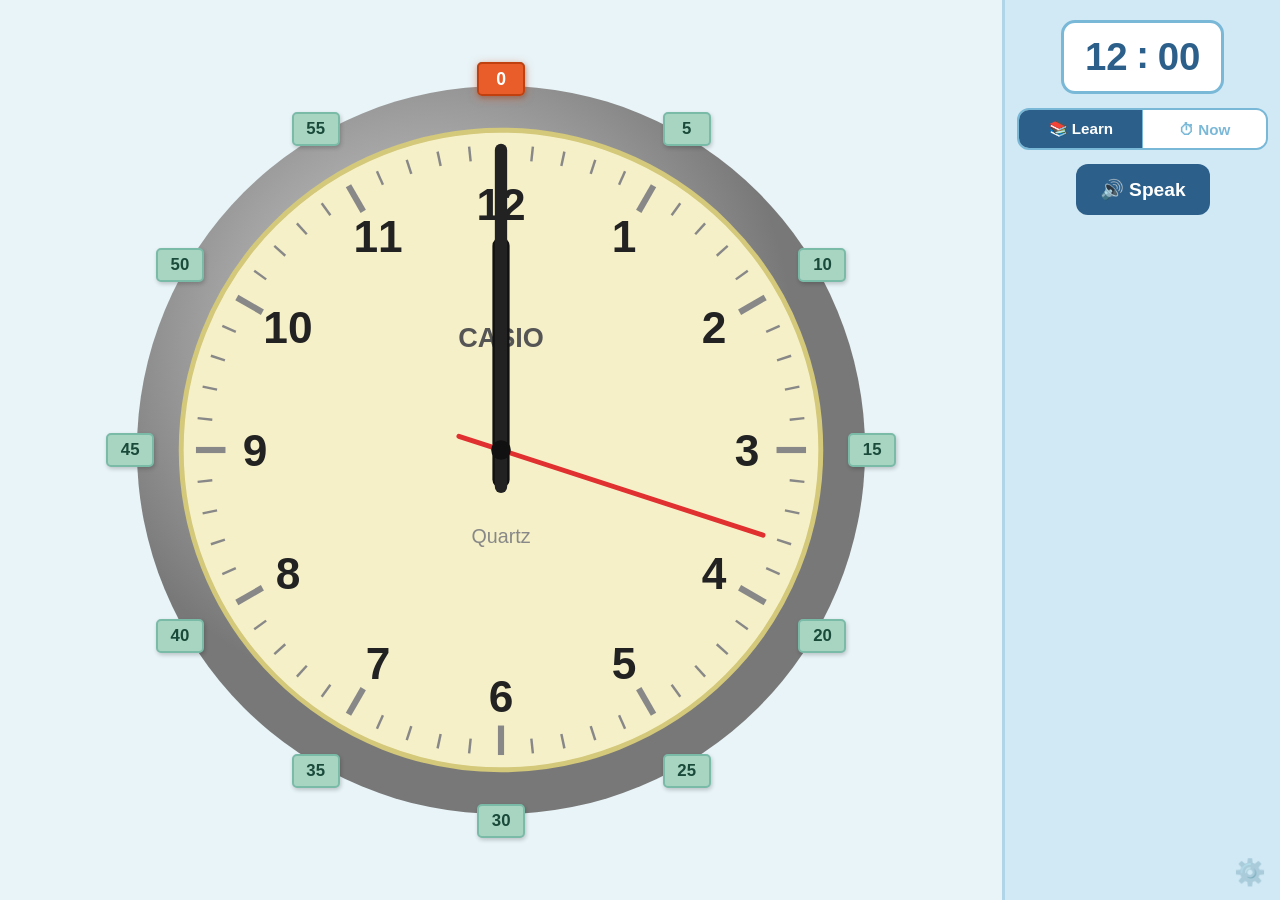
==== commit 28b138cc: "fix android" ====
--- a/clock.html
+++ b/clock.html
@@ -892,9 +892,11 @@
       let lastGender = "male";
 
       function loadJaVoices() {
-        jaVoices = window.speechSynthesis
-          .getVoices()
-          .filter((v) => v.lang.startsWith("ja"));
+        const all = window.speechSynthesis.getVoices();
+        jaVoices = all.filter((v) => v.lang.startsWith("ja"));
+        if (jaVoices.length === 0 && all.length === 0) {
+          setTimeout(loadJaVoices, 250);
+        }
         updateVoiceLabel();
       }
 
@@ -911,15 +913,9 @@
       loadJaVoices();
       window.speechSynthesis.onvoiceschanged = loadJaVoices;
 
-      btnSpeak.addEventListener("click", () => {
-        const h = parseInt(inputH.value);
-        const m = parseInt(inputM.value);
-        const text = m === 0 ? `${h}時ちょうど` : `${h}時${m}分`;
-
-        lastGender = lastGender === "female" ? "male" : "female";
-        const isMale = lastGender === "male";
-
-        // Pick voice: if 2+ voices, alternate between them; if 1, use pitch trick
+      function doSpeak(text, isMale) {
+        window.speechSynthesis.cancel();
+
         let voice = null;
         if (jaVoices.length >= 2) {
           voice = isMale ? jaVoices[1] : jaVoices[0];
@@ -927,12 +923,11 @@
           voice = jaVoices[0];
         }
 
-        window.speechSynthesis.cancel();
         const utterance = new SpeechSynthesisUtterance(text);
-        utterance.lang = "ja-JP";
-        utterance.rate = 0.75;
+        utterance.lang   = "ja-JP";
+        utterance.rate   = 0.75;
         utterance.volume = 1;
-        utterance.pitch = isMale ? 0.6 : 1.0;
+        utterance.pitch  = isMale ? 0.6 : 1.0;
         if (voice) utterance.voice = voice;
 
         utterance.onstart = () => {
@@ -940,15 +935,21 @@
           voiceLabel.textContent =
             (isMale ? "♂ " : "♀ ") + (voice ? voice.name : "ja-JP default");
         };
-        utterance.onend = () => {
-          btnSpeak.classList.remove("speaking");
-          updateVoiceLabel();
-        };
-        utterance.onerror = () => {
-          btnSpeak.classList.remove("speaking");
-        };
-
-        window.speechSynthesis.speak(utterance);
+        utterance.onend   = () => { btnSpeak.classList.remove("speaking"); updateVoiceLabel(); };
+        utterance.onerror = (e) => { btnSpeak.classList.remove("speaking"); };
+
+        // Android Chrome fix: resume + small delay before speak
+        window.speechSynthesis.resume();
+        setTimeout(() => window.speechSynthesis.speak(utterance), 50);
+      }
+
+      btnSpeak.addEventListener("click", () => {
+        if (jaVoices.length === 0) loadJaVoices();
+        const h = parseInt(inputH.value);
+        const m = parseInt(inputM.value);
+        const text = m === 0 ? `${h}時ちょうど` : `${h}時${m}分`;
+        lastGender = lastGender === "female" ? "male" : "female";
+        doSpeak(text, lastGender === "male");
       });
 
       // ── Label visibility settings ────────────────────────────────
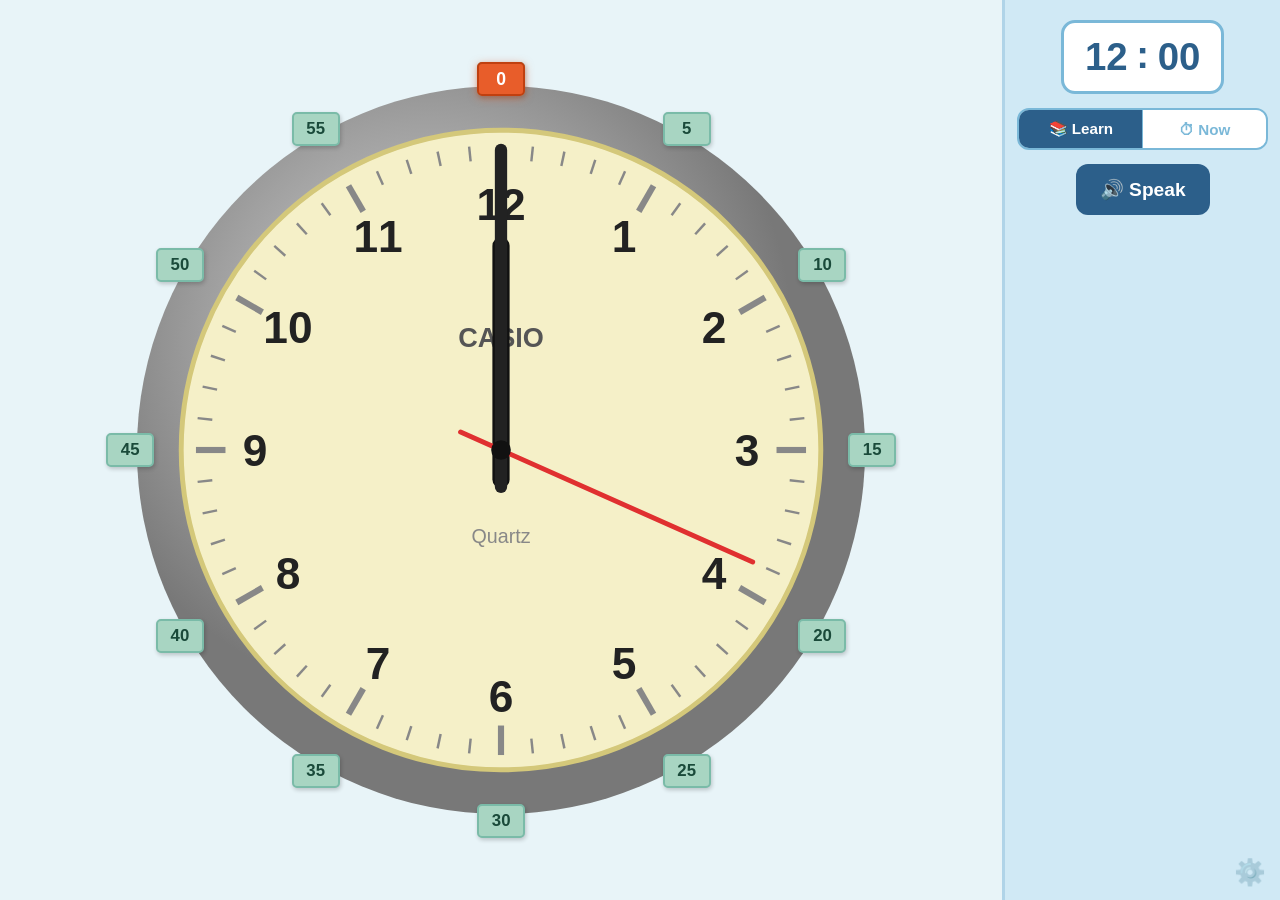
==== commit 28edd6cb: "fix" ====
--- a/clock.html
+++ b/clock.html
@@ -913,8 +913,22 @@
       loadJaVoices();
       window.speechSynthesis.onvoiceschanged = loadJaVoices;
 
+      // Unlock AudioContext on first interaction (Android requirement)
+      let audioCtx = null;
+      function unlockAudio() {
+        if (audioCtx) return Promise.resolve();
+        audioCtx = new (window.AudioContext || window.webkitAudioContext)();
+        const buf = audioCtx.createBuffer(1, 1, 22050);
+        const src = audioCtx.createBufferSource();
+        src.buffer = buf;
+        src.connect(audioCtx.destination);
+        src.start(0);
+        return audioCtx.resume();
+      }
+
       function doSpeak(text, isMale) {
         window.speechSynthesis.cancel();
+        window.speechSynthesis.resume();
 
         let voice = null;
         if (jaVoices.length >= 2) {
@@ -936,11 +950,12 @@
             (isMale ? "♂ " : "♀ ") + (voice ? voice.name : "ja-JP default");
         };
         utterance.onend   = () => { btnSpeak.classList.remove("speaking"); updateVoiceLabel(); };
-        utterance.onerror = (e) => { btnSpeak.classList.remove("speaking"); };
-
-        // Android Chrome fix: resume + small delay before speak
-        window.speechSynthesis.resume();
-        setTimeout(() => window.speechSynthesis.speak(utterance), 50);
+        utterance.onerror = () => { btnSpeak.classList.remove("speaking"); };
+
+        // Unlock audio channel first, then speak
+        unlockAudio().then(() => {
+          setTimeout(() => window.speechSynthesis.speak(utterance), 100);
+        });
       }
 
       btnSpeak.addEventListener("click", () => {
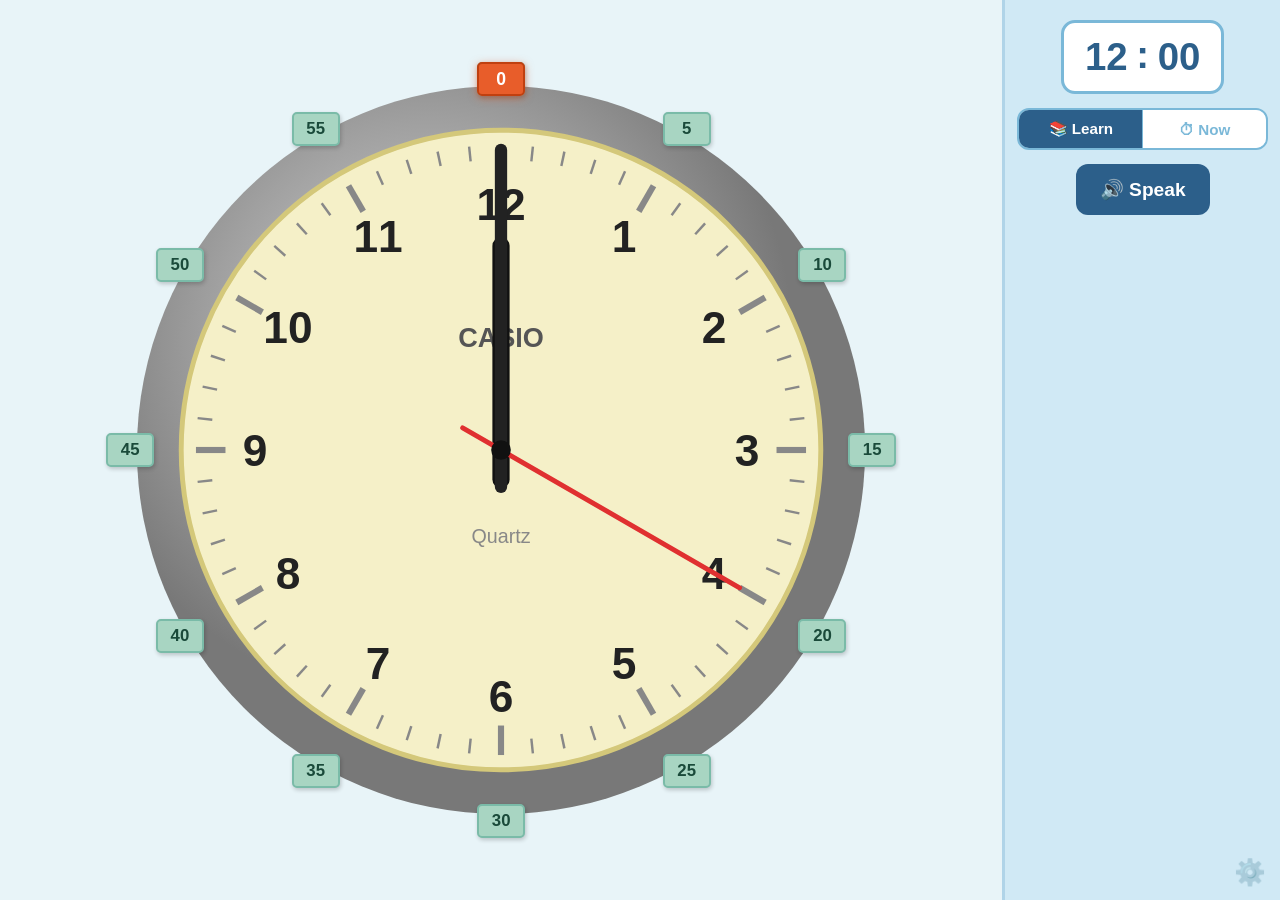
==== commit c3729be7: "fix" ====
--- a/clock.html
+++ b/clock.html
@@ -913,49 +913,41 @@
       loadJaVoices();
       window.speechSynthesis.onvoiceschanged = loadJaVoices;
 
-      // Unlock AudioContext on first interaction (Android requirement)
-      let audioCtx = null;
-      function unlockAudio() {
-        if (audioCtx) return Promise.resolve();
-        audioCtx = new (window.AudioContext || window.webkitAudioContext)();
-        const buf = audioCtx.createBuffer(1, 1, 22050);
-        const src = audioCtx.createBufferSource();
-        src.buffer = buf;
-        src.connect(audioCtx.destination);
-        src.start(0);
-        return audioCtx.resume();
-      }
+      let currentAudio = null;
 
       function doSpeak(text, isMale) {
+        // Stop any current audio
+        if (currentAudio) { currentAudio.pause(); currentAudio = null; }
         window.speechSynthesis.cancel();
-        window.speechSynthesis.resume();
-
-        let voice = null;
-        if (jaVoices.length >= 2) {
-          voice = isMale ? jaVoices[1] : jaVoices[0];
-        } else if (jaVoices.length === 1) {
-          voice = jaVoices[0];
-        }
-
-        const utterance = new SpeechSynthesisUtterance(text);
-        utterance.lang   = "ja-JP";
-        utterance.rate   = 0.75;
-        utterance.volume = 1;
-        utterance.pitch  = isMale ? 0.6 : 1.0;
-        if (voice) utterance.voice = voice;
-
-        utterance.onstart = () => {
-          btnSpeak.classList.add("speaking");
-          voiceLabel.textContent =
-            (isMale ? "♂ " : "♀ ") + (voice ? voice.name : "ja-JP default");
+
+        btnSpeak.classList.add("speaking");
+
+        // Primary: Google Translate TTS (reliable on Android Chrome)
+        const slow = isMale ? "&slow=true" : "";
+        const url  = `https://translate.googleapis.com/translate_tts?ie=UTF-8&tl=ja&client=tw-ob&q=${encodeURIComponent(text)}`;
+        const audio = new Audio(url);
+        audio.volume = 1;
+        currentAudio = audio;
+
+        audio.onended = () => { btnSpeak.classList.remove("speaking"); currentAudio = null; };
+        audio.onerror = () => {
+          // Fallback: Web Speech API
+          currentAudio = null;
+          const utterance = new SpeechSynthesisUtterance(text);
+          utterance.lang   = "ja-JP";
+          utterance.rate   = 0.75;
+          utterance.volume = 1;
+          utterance.pitch  = isMale ? 0.6 : 1.0;
+          let voice = jaVoices.length >= 2 ? (isMale ? jaVoices[1] : jaVoices[0])
+                    : jaVoices[0] || null;
+          if (voice) utterance.voice = voice;
+          utterance.onend   = () => btnSpeak.classList.remove("speaking");
+          utterance.onerror = () => btnSpeak.classList.remove("speaking");
+          window.speechSynthesis.resume();
+          setTimeout(() => window.speechSynthesis.speak(utterance), 50);
         };
-        utterance.onend   = () => { btnSpeak.classList.remove("speaking"); updateVoiceLabel(); };
-        utterance.onerror = () => { btnSpeak.classList.remove("speaking"); };
-
-        // Unlock audio channel first, then speak
-        unlockAudio().then(() => {
-          setTimeout(() => window.speechSynthesis.speak(utterance), 100);
-        });
+
+        audio.play().catch(() => audio.onerror());
       }
 
       btnSpeak.addEventListener("click", () => {
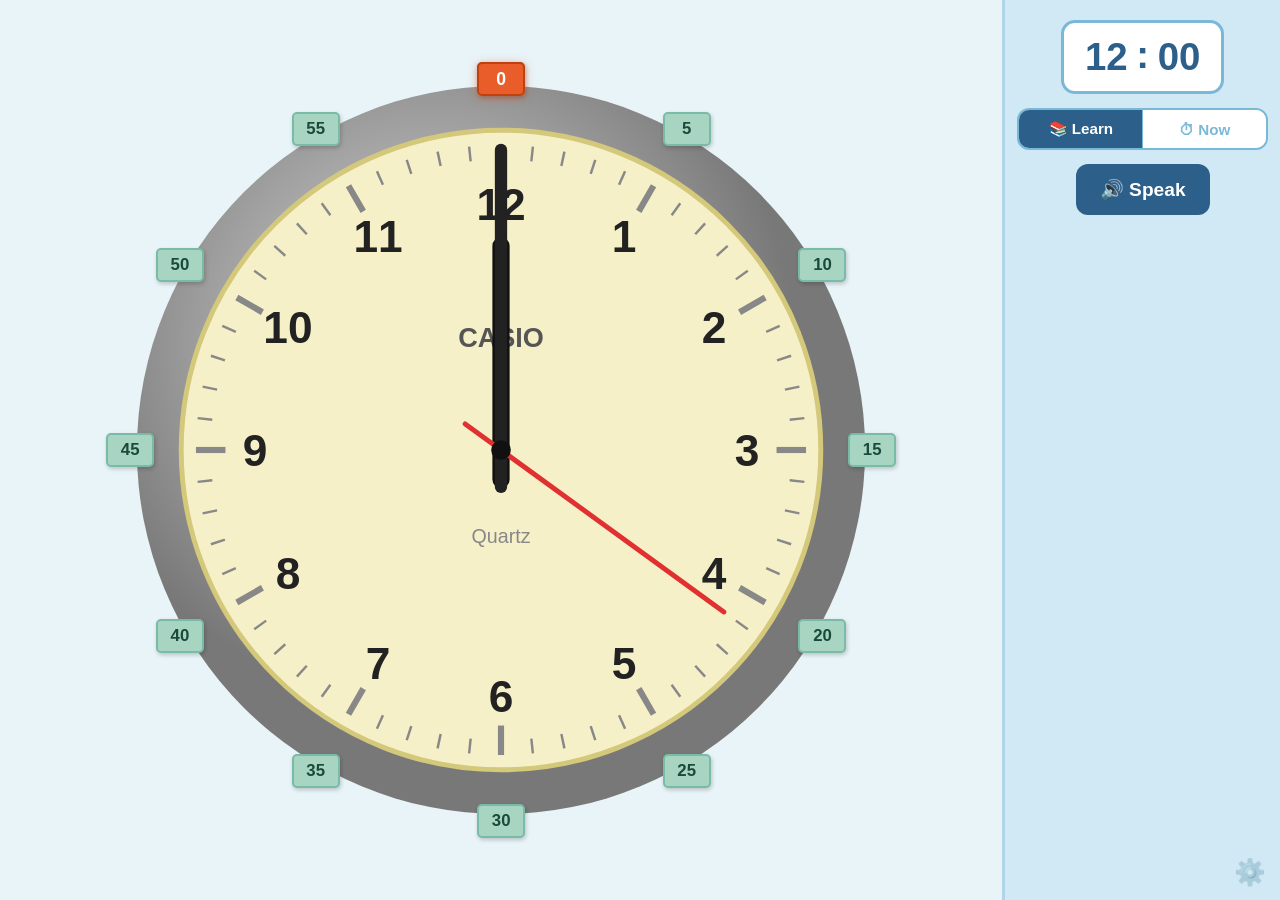
==== commit 6efd4c01: "fix" ====
--- a/clock.html
+++ b/clock.html
@@ -913,41 +913,72 @@
       loadJaVoices();
       window.speechSynthesis.onvoiceschanged = loadJaVoices;
 
-      let currentAudio = null;
+      let ttsAudioCtx = null;
+      let ttsSource   = null;
+
+      function getTTSUrl(text) {
+        return `https://translate.googleapis.com/translate_tts?ie=UTF-8&tl=ja&client=tw-ob&q=${encodeURIComponent(text)}`;
+      }
+
+      function stopCurrent() {
+        try { if (ttsSource) { ttsSource.stop(); ttsSource = null; } } catch(_) {}
+        window.speechSynthesis.cancel();
+        btnSpeak.classList.remove("speaking");
+      }
+
+      async function speakViaWebAudio(text) {
+        // Fetch audio → decode → play via AudioContext (bypasses Samsung audio layer)
+        if (!ttsAudioCtx) {
+          ttsAudioCtx = new (window.AudioContext || window.webkitAudioContext)();
+        }
+        await ttsAudioCtx.resume();
+
+        const resp = await fetch(getTTSUrl(text));
+        const buf  = await resp.arrayBuffer();
+        const decoded = await ttsAudioCtx.decodeAudioData(buf);
+
+        const src = ttsAudioCtx.createBufferSource();
+        src.buffer = decoded;
+        src.connect(ttsAudioCtx.destination);
+        ttsSource = src;
+
+        src.onended = () => { btnSpeak.classList.remove("speaking"); ttsSource = null; };
+        src.start(0);
+      }
+
+      function speakViaElement(text, onFail) {
+        const audio = new Audio(getTTSUrl(text));
+        audio.onended = () => btnSpeak.classList.remove("speaking");
+        audio.onerror = onFail;
+        audio.play().catch(onFail);
+      }
+
+      function speakViaSpeechAPI(text, isMale) {
+        const utterance = new SpeechSynthesisUtterance(text);
+        utterance.lang   = "ja-JP";
+        utterance.rate   = 0.75;
+        utterance.volume = 1;
+        utterance.pitch  = isMale ? 0.6 : 1.0;
+        const voice = jaVoices.length >= 2 ? (isMale ? jaVoices[1] : jaVoices[0]) : jaVoices[0] || null;
+        if (voice) utterance.voice = voice;
+        utterance.onend   = () => btnSpeak.classList.remove("speaking");
+        utterance.onerror = () => btnSpeak.classList.remove("speaking");
+        window.speechSynthesis.resume();
+        setTimeout(() => window.speechSynthesis.speak(utterance), 50);
+      }
 
       function doSpeak(text, isMale) {
-        // Stop any current audio
-        if (currentAudio) { currentAudio.pause(); currentAudio = null; }
-        window.speechSynthesis.cancel();
-
+        stopCurrent();
         btnSpeak.classList.add("speaking");
 
-        // Primary: Google Translate TTS (reliable on Android Chrome)
-        const slow = isMale ? "&slow=true" : "";
-        const url  = `https://translate.googleapis.com/translate_tts?ie=UTF-8&tl=ja&client=tw-ob&q=${encodeURIComponent(text)}`;
-        const audio = new Audio(url);
-        audio.volume = 1;
-        currentAudio = audio;
-
-        audio.onended = () => { btnSpeak.classList.remove("speaking"); currentAudio = null; };
-        audio.onerror = () => {
-          // Fallback: Web Speech API
-          currentAudio = null;
-          const utterance = new SpeechSynthesisUtterance(text);
-          utterance.lang   = "ja-JP";
-          utterance.rate   = 0.75;
-          utterance.volume = 1;
-          utterance.pitch  = isMale ? 0.6 : 1.0;
-          let voice = jaVoices.length >= 2 ? (isMale ? jaVoices[1] : jaVoices[0])
-                    : jaVoices[0] || null;
-          if (voice) utterance.voice = voice;
-          utterance.onend   = () => btnSpeak.classList.remove("speaking");
-          utterance.onerror = () => btnSpeak.classList.remove("speaking");
-          window.speechSynthesis.resume();
-          setTimeout(() => window.speechSynthesis.speak(utterance), 50);
-        };
-
-        audio.play().catch(() => audio.onerror());
+        // Method 1: WebAudio API (most direct, works on Samsung)
+        speakViaWebAudio(text).catch(() => {
+          // Method 2: Audio element
+          speakViaElement(text, () => {
+            // Method 3: Web Speech API
+            speakViaSpeechAPI(text, isMale);
+          });
+        });
       }
 
       btnSpeak.addEventListener("click", () => {
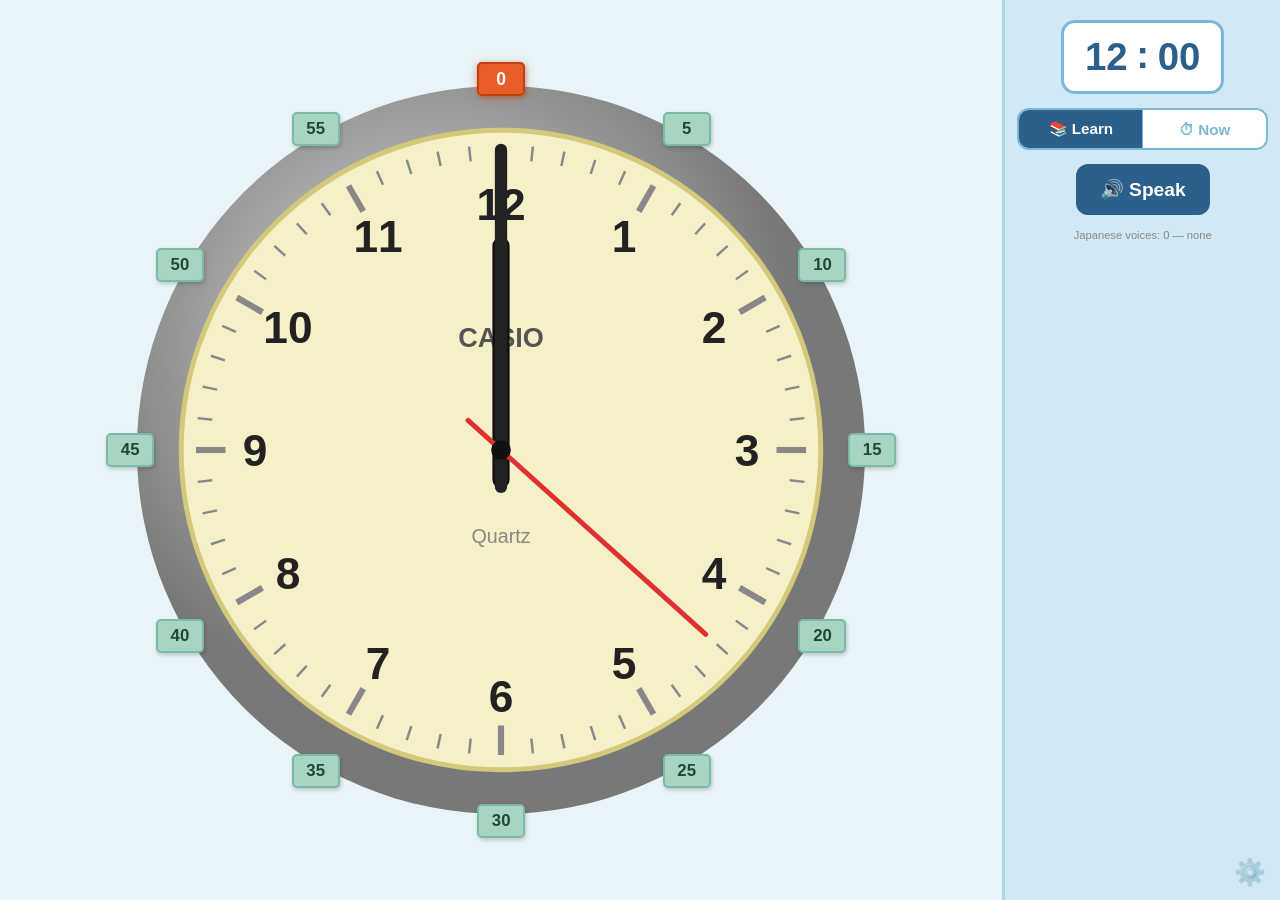
==== commit 66192838: "update" ====
--- a/clock.html
+++ b/clock.html
@@ -537,6 +537,7 @@
       </div>
       <button class="btn-speak" id="btnSpeak">🔊 Speak</button>
       <div id="voiceLabel" class="voice-label" style="display: none"></div>
+      <div id="debugLog" style="font-size:0.7rem;color:#888;text-align:center;word-break:break-all;min-height:1em;"></div>
     </div>
 
     <button class="btn-gear" id="btnGear" title="Cài đặt nhãn">⚙️</button>
@@ -891,6 +892,9 @@
       let jaVoices = [];
       let lastGender = "male";
 
+      const dbgEl = document.getElementById("debugLog");
+      function dbg(msg) { console.log(msg); if (dbgEl) dbgEl.textContent = msg; }
+
       function loadJaVoices() {
         const all = window.speechSynthesis.getVoices();
         jaVoices = all.filter((v) => v.lang.startsWith("ja"));
@@ -908,76 +912,60 @@
         } else {
           voiceLabel.textContent = "ja-JP default  (pitch ♀/♂)";
         }
+        dbg(`Japanese voices: ${jaVoices.length} — ${jaVoices.map(v=>v.name).join(', ') || 'none'}`);
       }
 
       loadJaVoices();
       window.speechSynthesis.onvoiceschanged = loadJaVoices;
 
-      let ttsAudioCtx = null;
-      let ttsSource   = null;
-
-      function getTTSUrl(text) {
-        return `https://translate.googleapis.com/translate_tts?ie=UTF-8&tl=ja&client=tw-ob&q=${encodeURIComponent(text)}`;
-      }
-
-      function stopCurrent() {
-        try { if (ttsSource) { ttsSource.stop(); ttsSource = null; } } catch(_) {}
+      function fallbackSpeech(text, isMale) {
         window.speechSynthesis.cancel();
-        btnSpeak.classList.remove("speaking");
-      }
-
-      async function speakViaWebAudio(text) {
-        // Fetch audio → decode → play via AudioContext (bypasses Samsung audio layer)
-        if (!ttsAudioCtx) {
-          ttsAudioCtx = new (window.AudioContext || window.webkitAudioContext)();
-        }
-        await ttsAudioCtx.resume();
-
-        const resp = await fetch(getTTSUrl(text));
-        const buf  = await resp.arrayBuffer();
-        const decoded = await ttsAudioCtx.decodeAudioData(buf);
-
-        const src = ttsAudioCtx.createBufferSource();
-        src.buffer = decoded;
-        src.connect(ttsAudioCtx.destination);
-        ttsSource = src;
-
-        src.onended = () => { btnSpeak.classList.remove("speaking"); ttsSource = null; };
-        src.start(0);
-      }
-
-      function speakViaElement(text, onFail) {
-        const audio = new Audio(getTTSUrl(text));
-        audio.onended = () => btnSpeak.classList.remove("speaking");
-        audio.onerror = onFail;
-        audio.play().catch(onFail);
-      }
-
-      function speakViaSpeechAPI(text, isMale) {
+        window.speechSynthesis.resume();
+        const voice = jaVoices.length >= 2 ? (isMale ? jaVoices[1] : jaVoices[0])
+                    : jaVoices[0] || null;
         const utterance = new SpeechSynthesisUtterance(text);
         utterance.lang   = "ja-JP";
         utterance.rate   = 0.75;
         utterance.volume = 1;
         utterance.pitch  = isMale ? 0.6 : 1.0;
-        const voice = jaVoices.length >= 2 ? (isMale ? jaVoices[1] : jaVoices[0]) : jaVoices[0] || null;
         if (voice) utterance.voice = voice;
-        utterance.onend   = () => btnSpeak.classList.remove("speaking");
-        utterance.onerror = () => btnSpeak.classList.remove("speaking");
-        window.speechSynthesis.resume();
-        setTimeout(() => window.speechSynthesis.speak(utterance), 50);
+        utterance.onstart = () => { btnSpeak.classList.add("speaking"); dbg(`▶ Speech API (${voice ? voice.name : 'default'})`); };
+        utterance.onend   = () => { btnSpeak.classList.remove("speaking"); dbg("✅ done"); };
+        utterance.onerror = (e) => { btnSpeak.classList.remove("speaking"); dbg("❌ Speech API error: " + e.error); };
+        setTimeout(() => window.speechSynthesis.speak(utterance), 100);
       }
 
       function doSpeak(text, isMale) {
-        stopCurrent();
-        btnSpeak.classList.add("speaking");
-
-        // Method 1: WebAudio API (most direct, works on Samsung)
-        speakViaWebAudio(text).catch(() => {
-          // Method 2: Audio element
-          speakViaElement(text, () => {
-            // Method 3: Web Speech API
-            speakViaSpeechAPI(text, isMale);
-          });
+        window.speechSynthesis.cancel();
+        btnSpeak.classList.remove("speaking");
+
+        const isLocal = /^(localhost|127\.|192\.|10\.|172\.)/.test(location.hostname);
+        const url = isLocal
+          ? `${location.origin}/tts?q=${encodeURIComponent(text)}&lang=ja`
+          : `https://translate.googleapis.com/translate_tts?ie=UTF-8&q=${encodeURIComponent(text)}&tl=ja&client=gtx&ttsspeed=0.8`;
+        dbg(isLocal ? "Google TTS (proxy)..." : "Google TTS (direct)...");
+
+        const audio = new Audio(url);
+        audio.volume = 1;
+
+        audio.addEventListener("playing", () => {
+          btnSpeak.classList.add("speaking");
+          dbg("▶ Google TTS playing");
+        });
+        audio.addEventListener("ended", () => {
+          btnSpeak.classList.remove("speaking");
+          dbg("✅ done");
+        });
+        audio.addEventListener("error", (e) => {
+          const codes = ["ABORTED","NETWORK","DECODE","SRC_NOT_SUPPORTED"];
+          const code = e.target.error ? (codes[e.target.error.code - 1] || e.target.error.code) : "unknown";
+          dbg(`⚠ Google TTS fail (${code}) → Speech API`);
+          fallbackSpeech(text, isMale);
+        });
+
+        audio.play().catch((err) => {
+          dbg(`⚠ Google TTS blocked (${err.name}) → Speech API`);
+          fallbackSpeech(text, isMale);
         });
       }
 
